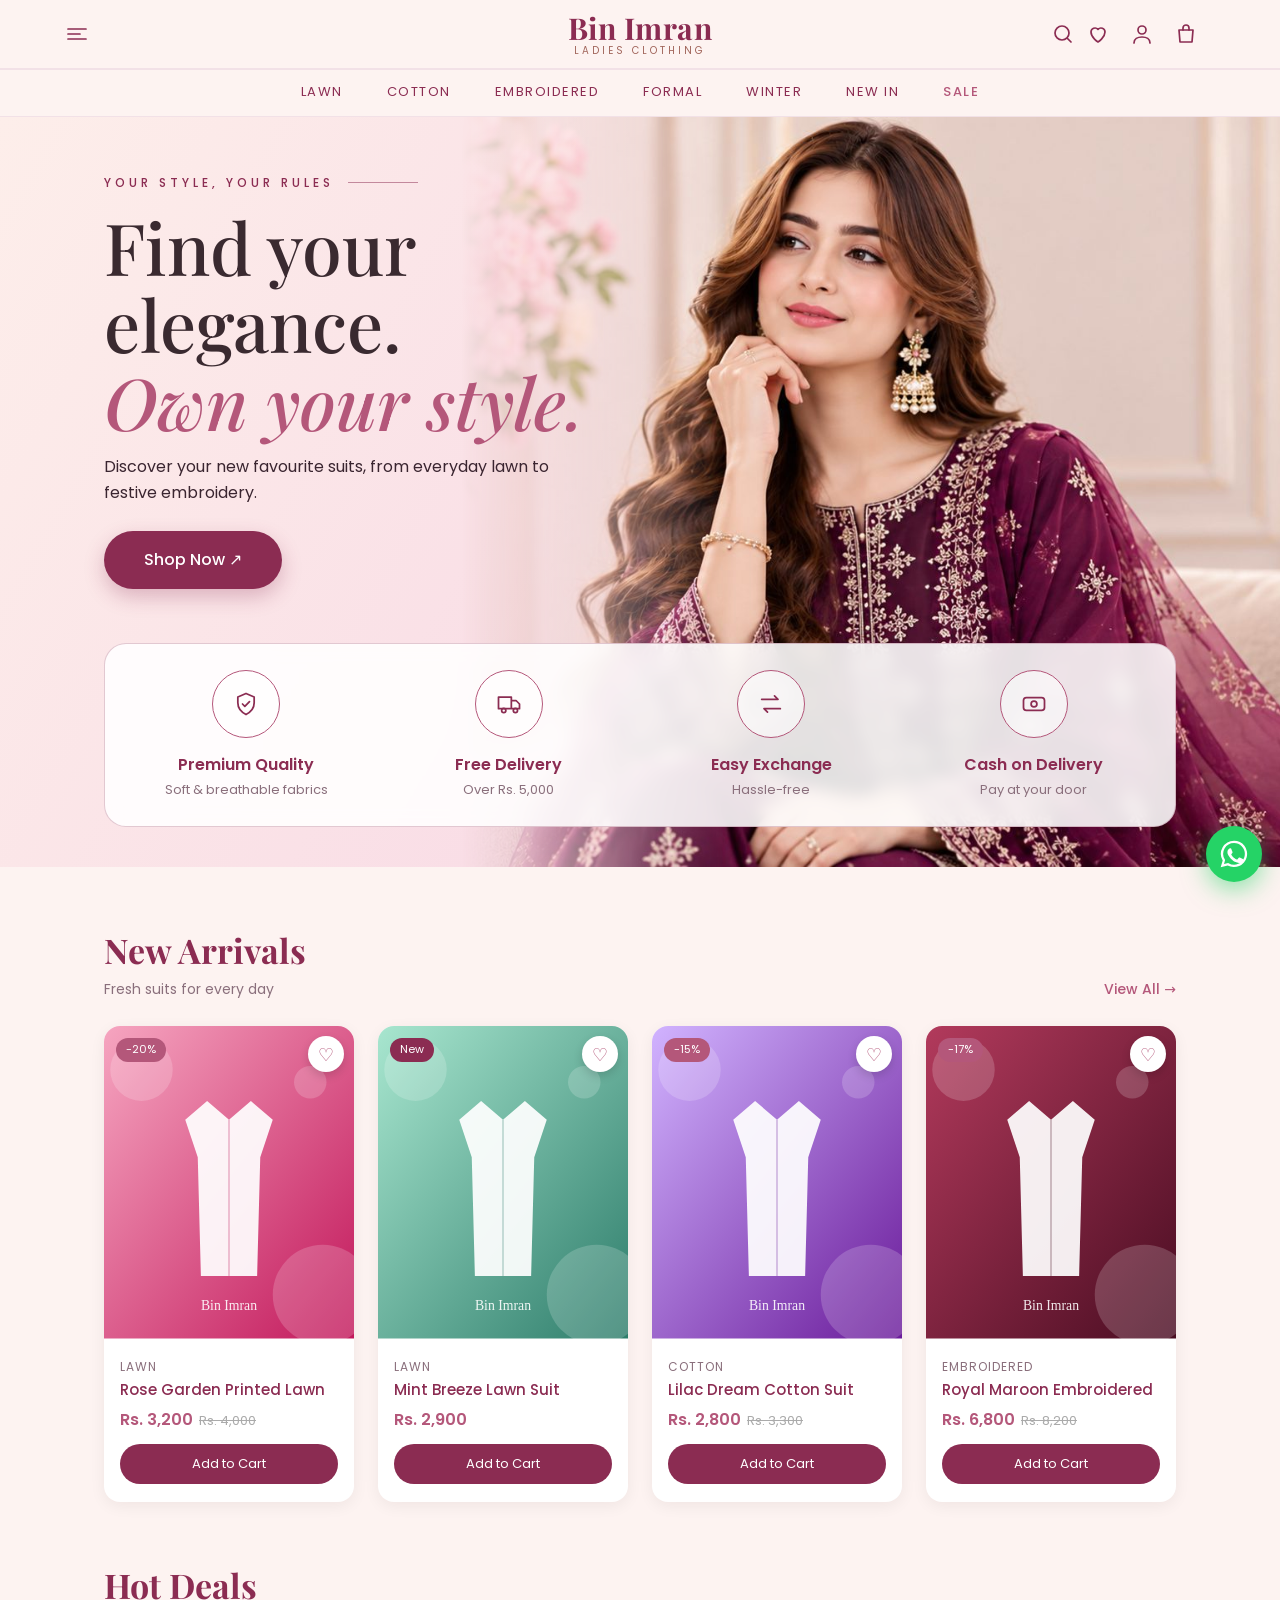
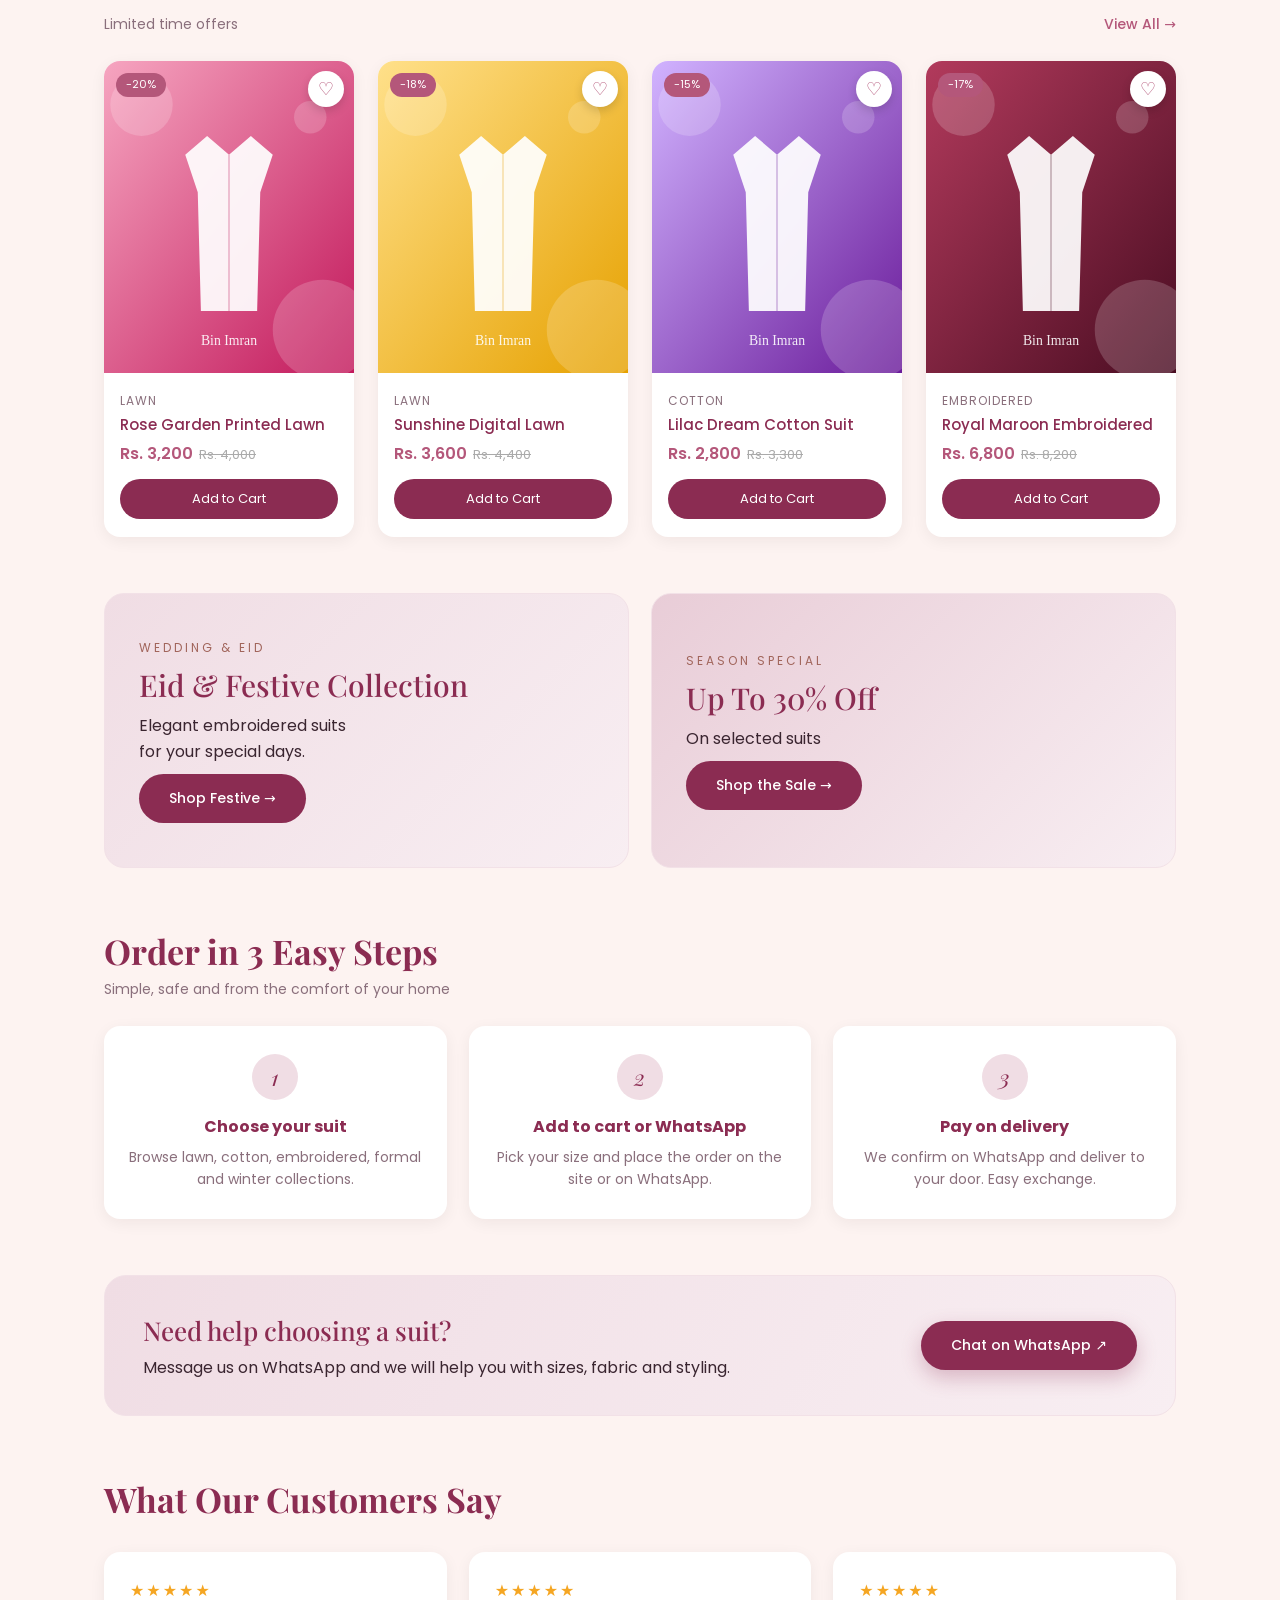
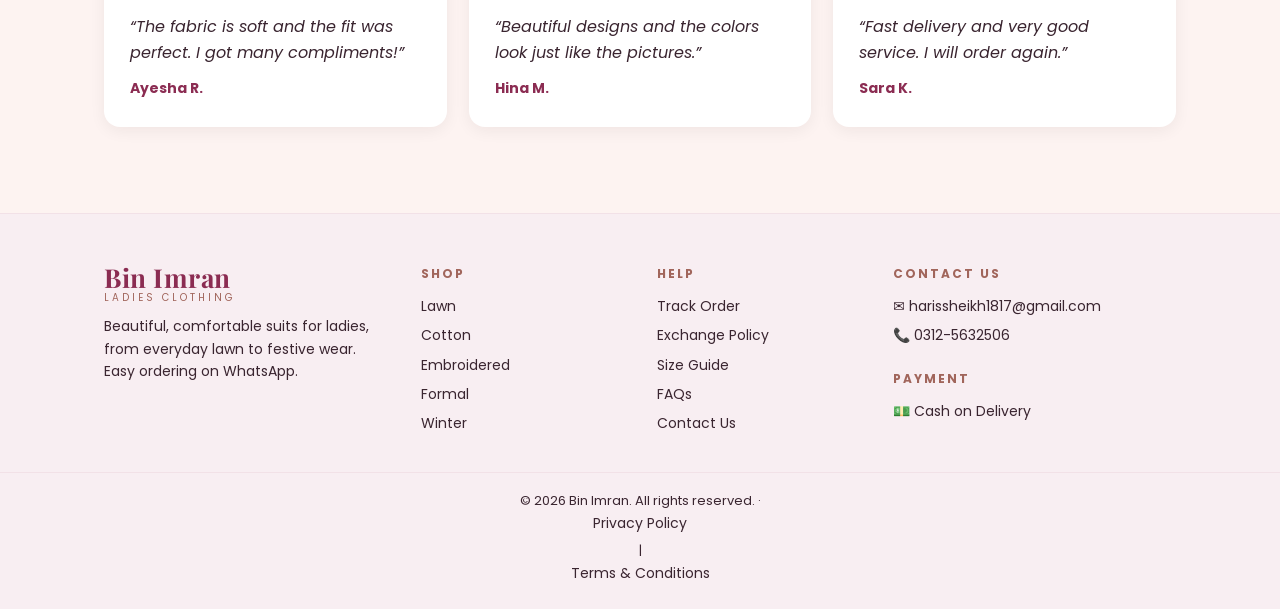
==== public/index.html @ ffe0500e "Update 2026-11-02 12:38" ====
<!DOCTYPE html>
<html lang="en">
<head>
  <meta charset="UTF-8">
  <meta name="viewport" content="width=device-width, initial-scale=1">
  <meta name="theme-color" content="#fdf3f1">
  <meta name="description" content="Bin Imran - beautiful ladies suits. Lawn, cotton, embroidered, formal and winter wear. Cash on delivery and easy WhatsApp ordering.">
  <title>Bin Imran – Suits for Ladies</title>
  <link rel="preconnect" href="https://fonts.googleapis.com">
  <link rel="preconnect" href="https://fonts.gstatic.com" crossorigin>
  <link href="https://fonts.googleapis.com/css2?family=Playfair+Display:ital,wght@0,500;0,700;1,500&family=Poppins:wght@300;400;500;600&display=swap" rel="stylesheet">
  <link rel="stylesheet" href="style.css">
</head>
<body>

  <!-- Header -->
  <div class="head-wrap">
    <header class="header">
      <button class="icon-btn" id="menuBtn" aria-label="Open menu" aria-expanded="false"><svg viewBox="0 0 24 24" width="24" height="24" fill="none" stroke="currentColor" stroke-width="1.7" stroke-linecap="round" stroke-linejoin="round" aria-hidden="true"><path d="M3 7h18M3 12h12M3 17h18"/></svg></button>
      <a href="#/" class="logo"><b>Bin Imran</b><small>Ladies Clothing</small></a>
      <nav class="actions">
        <button class="icon-btn" id="searchBtn" aria-label="Search"><svg viewBox="0 0 24 24" width="24" height="24" fill="none" stroke="currentColor" stroke-width="1.7" stroke-linecap="round" stroke-linejoin="round" aria-hidden="true"><circle cx="11" cy="11" r="7"/><path d="m20 20-3.5-3.5"/></svg></button>
        <a class="icon-btn" href="#/wishlist" aria-label="Wishlist"><svg viewBox="0 0 24 24" width="24" height="24" fill="none" stroke="currentColor" stroke-width="1.7" stroke-linecap="round" stroke-linejoin="round" aria-hidden="true"><path d="M12 20s-7-4.4-7-10a4 4 0 0 1 7-2.6A4 4 0 0 1 19 10c0 5.600-7 10-7 10z"/></svg><em id="wishCount" hidden>0</em></a>
        <a class="icon-btn" href="#/account" aria-label="Account"><svg viewBox="0 0 24 24" width="24" height="24" fill="none" stroke="currentColor" stroke-width="1.7" stroke-linecap="round" stroke-linejoin="round" aria-hidden="true"><circle cx="12" cy="8" r="4"/><path d="M4 21c0-4 3.600-6 8-6s8 2 8 6"/></svg></a>
        <a class="icon-btn" href="#/cart" aria-label="Cart"><svg viewBox="0 0 24 24" width="24" height="24" fill="none" stroke="currentColor" stroke-width="1.7" stroke-linecap="round" stroke-linejoin="round" aria-hidden="true"><path d="M5 8h14l-1 12H6L5 8z"/><path d="M9 8V6a3 3 0 0 1 6 0v2"/></svg><em id="cartCount" hidden>0</em></a>
      </nav>
    </header>
    <nav class="catbar" id="catbar" aria-label="Categories"></nav>
    <form class="searchbar" id="searchForm">
      <input id="searchInput" type="search" placeholder="Search suits, lawn, cotton, formal..." aria-label="Search suits">
      <button type="submit">Search</button>
    </form>
  </div>

  <!-- Slide-in menu -->
  <div class="drawer-bg" id="drawerBg"></div>
  <aside class="drawer" id="drawer" aria-label="Menu">
    <div class="drawer-head"><span class="dlogo">Bin Imran</span><button class="icon-btn" id="drawerClose" aria-label="Close menu"><svg viewBox="0 0 24 24" width="24" height="24" fill="none" stroke="currentColor" stroke-width="1.7" stroke-linecap="round" stroke-linejoin="round" aria-hidden="true"><path d="M6 6l12 12M18 6 6 18"/></svg></button></div>
    <a class="dlink" href="#/">Home</a>
    <a class="dlink" href="#/shop">All Suits</a>
    <nav class="menu" id="menu">
      <a href="#/shop/Lawn">Lawn</a><a href="#/shop/Cotton">Cotton</a><a href="#/shop/Embroidered">Embroidered</a><a href="#/shop/Formal">Formal</a><a href="#/shop/Winter">Winter</a><a href="#/shop/new">New In</a><a href="#/shop/sale" class="hot">Sale</a>
    </nav>
    <a class="dlink" href="#/help">Help &amp; Size Guide</a>
  </aside>

  <!-- Page content is drawn here by app.js -->
  <main id="app"></main>

  <!-- Footer -->
  <footer class="footer">
    <div class="foot-grid">
      <div>
        <a href="#/" class="logo"><b>Bin Imran</b><small>Ladies Clothing</small></a>
        <p>Beautiful, comfortable suits for ladies, from everyday lawn to festive wear. Easy ordering on WhatsApp.</p>
      </div>
      <div>
        <h5>Shop</h5>
        <a href="#/shop/Lawn">Lawn</a><a href="#/shop/Cotton">Cotton</a><a href="#/shop/Embroidered">Embroidered</a><a href="#/shop/Formal">Formal</a><a href="#/shop/Winter">Winter</a>
      </div>
      <div>
        <h5>Help</h5>
        <a href="#/help">Track Order</a><a href="#/help">Exchange Policy</a><a href="#/help">Size Guide</a><a href="#/help">FAQs</a><a href="#/help">Contact Us</a>
      </div>
      <div>
        <h5>Contact Us</h5>
        <p id="fEmail"></p><p id="fPhone"></p><p id="fAddress"></p><div class="soc" id="fSocial"></div>
        <h5 style="margin-top:14px">Payment</h5>
        <p id="fPay">💵 Cash on Delivery</p>
      </div>
    </div>
    <div class="copy">© <span id="fYear"></span> Bin Imran. All rights reserved. · <a href="#/help">Privacy Policy</a> | <a href="#/help">Terms &amp; Conditions</a></div>
  </footer>

  <!-- Floating WhatsApp button -->
  <a class="wa-float" id="waFloat" target="_blank" rel="noopener" aria-label="Chat on WhatsApp"><svg viewBox="0 0 24 24" width="32" height="32" fill="#fff" aria-hidden="true"><path d="M12.04 2a9.9 9.9 0 0 0-8.5 14.9L2 22l5.25-1.38A9.9 9.9 0 1 0 12.04 2zm0 1.8a8.1 8.1 0 0 1 0 16.2 8.1 8.1 0 0 1-4.13-1.13l-.3-.18-3.1.82.83-3.02-.2-.31A8.1 8.1 0 0 1 12.04 3.8zm-3.2 4.1c-.2 0-.5.07-.77.37-.26.3-1 .98-1 2.4s1.03 2.78 1.17 2.97c.15.2 2 3.2 4.95 4.36 2.45.96 2.95.77 3.48.72.53-.05 1.7-.7 1.94-1.37.24-.68.24-1.26.17-1.38-.07-.12-.27-.2-.56-.34-.3-.15-1.7-.84-1.97-.94-.27-.1-.46-.15-.66.15-.2.3-.76.94-.93 1.13-.17.2-.34.22-.63.07-.3-.15-1.24-.46-2.36-1.46-.87-.78-1.46-1.74-1.63-2.03-.17-.3-.02-.46.13-.6.13-.13.3-.34.44-.5.15-.18.2-.3.3-.5.1-.2.05-.37-.02-.52-.08-.15-.66-1.6-.9-2.18-.24-.57-.48-.5-.66-.5z"/></svg></a>
  <div class="toast" id="toast"></div>

  <script src="products.js"></script>
  <script src="site.js"></script>
  <script>Site.boot().then(()=>{const s=document.createElement('script');s.src='app.js';document.body.appendChild(s)});</script>
</body>
</html>
---- public/style.css ----
/* ===== Bin Imran styles ===== */
:root{
  --plum:#1a0813; --plum2:#2a0f1f; --plum3:#3b1830;
  --pink:#e8789f; --pink2:#f7b6cb; --gold:#e6c27a;
  --cream:#fff6f8; --text:#3a2530; --muted:#8a6f7c; --line:#f1dde4;
  --radius:16px; --shadow:0 10px 30px rgba(26,8,19,.12);
  --serif:'Playfair Display',Georgia,serif; --sans:'Poppins',system-ui,sans-serif;
}
*{box-sizing:border-box;margin:0;padding:0}
html{scroll-behavior:smooth}
body{font-family:var(--sans);color:var(--text);background:var(--cream);line-height:1.6}
a{color:inherit;text-decoration:none}
img{max-width:100%;display:block}
button{font-family:inherit;cursor:pointer;border:0}

/* Top banner */
.topbar{background:var(--plum);color:var(--pink2);overflow:hidden;white-space:nowrap;font-size:13px;padding:8px 0}
.marquee{display:inline-flex;gap:48px;animation:scroll 30s linear infinite}
.marquee span{flex-shrink:0}
@keyframes scroll{to{transform:translateX(-50%)}}

/* Header */
.header{background:var(--plum2);display:flex;align-items:center;gap:18px;padding:14px 5%;position:sticky;top:0;z-index:50}
.logo{display:flex;flex-direction:column;line-height:1.1;color:#fff}
.logo b{font-family:var(--serif);font-size:26px;letter-spacing:.5px;color:var(--pink2)}
.logo small{font-size:10px;letter-spacing:3px;text-transform:uppercase;color:var(--gold)}
.search{flex:1;display:flex;max-width:480px;margin:0 auto;background:#fff;border-radius:40px;overflow:hidden}
.search input{flex:1;border:0;padding:10px 18px;font:inherit;font-size:14px;outline:0;background:transparent}
.search button{background:var(--pink);padding:0 18px;color:#fff;font-size:15px}
.actions{display:flex;gap:18px}
.actions a{color:#fff;display:flex;flex-direction:column;align-items:center;font-size:18px;position:relative;line-height:1.2}
.actions a span{font-size:11px;color:var(--pink2)}
.actions em{position:absolute;top:-6px;right:-8px;background:var(--pink);color:#fff;font-style:normal;font-size:10px;min-width:17px;height:17px;border-radius:50%;display:grid;place-items:center}
.menu{background:var(--plum3);display:flex;justify-content:center;gap:6px;padding:0 5%;overflow-x:auto}
.menu a{color:#f4dbe5;padding:12px 18px;font-size:14px;white-space:nowrap;border-bottom:2px solid transparent;transition:.25s}
.menu a:hover,.menu a.active{color:#fff;border-color:var(--pink)}
.menu a.hot{color:var(--gold)}

/* Layout */
main{min-height:60vh}
.wrap{max-width:1200px;margin:0 auto;padding:0 5%}
.section{padding:56px 0}
.sec-head{display:flex;justify-content:space-between;align-items:end;gap:12px;margin-bottom:26px;flex-wrap:wrap}
.sec-head h2{font-family:var(--serif);font-size:clamp(24px,4vw,34px);color:var(--plum)}
.sec-head p{color:var(--muted);font-size:14px}
.link{color:var(--pink);font-weight:500;font-size:14px}
.link:hover{text-decoration:underline}

/* Buttons */
.btn{display:inline-block;background:var(--pink);color:#fff;padding:13px 30px;border-radius:40px;font-weight:500;font-size:14px;transition:.25s;box-shadow:0 8px 20px rgba(232,96,143,.35)}
.btn:hover{transform:translateY(-2px);background:#d9628c}
.btn.dark{background:var(--plum);box-shadow:none}
.btn.ghost{background:transparent;border:1.5px solid var(--pink);color:var(--pink);box-shadow:none}
.btn.wa{background:#25d366;box-shadow:0 8px 20px rgba(37,211,102,.3)}
.btn.block{display:block;width:100%;text-align:center}

/* Hero */
.hero{background:radial-gradient(circle at 75% 40%,#5a1f3d 0,var(--plum) 70%);color:#fff;overflow:hidden}
.hero .wrap{display:grid;grid-template-columns:1.1fr .9fr;align-items:center;gap:30px;padding-top:60px;padding-bottom:60px}
.hero small{letter-spacing:5px;color:var(--gold);font-size:12px}
.hero h1{font-family:var(--serif);font-size:clamp(38px,6vw,70px);line-height:1.08;margin:12px 0 16px;font-weight:500}
.hero h1 i{color:var(--pink);display:block}
.hero p{color:#e9cfda;margin-bottom:26px;max-width:440px}
.hero-art{aspect-ratio:4/5;border-radius:200px 200px 24px 24px;background:linear-gradient(160deg,var(--pink2),var(--pink) 55%,#8e2b58);display:grid;place-items:center;font-size:120px;box-shadow:0 30px 60px rgba(0,0,0,.4);animation:float 5s ease-in-out infinite;position:relative;overflow:hidden}
.hero-art img{position:absolute;inset:0;width:100%;height:100%;object-fit:cover}
@keyframes float{50%{transform:translateY(-10px)}}

/* Trust strip */
.trust{background:#fff;border-bottom:1px solid var(--line)}
.trust .wrap{display:grid;grid-template-columns:repeat(auto-fit,minmax(150px,1fr));gap:14px;padding-top:22px;padding-bottom:22px}
.trust div{display:flex;gap:10px;align-items:center;font-size:13px}
.trust b{display:block;font-size:13px;color:var(--plum)}
.trust span{font-size:24px}
.trust small{color:var(--muted);font-size:12px}

/* Collections */
.grid4{display:grid;grid-template-columns:repeat(auto-fill,minmax(230px,1fr));gap:22px}
.coll{position:relative;aspect-ratio:3/4;border-radius:var(--radius);overflow:hidden;display:flex;align-items:flex-end;padding:20px;color:#fff;transition:.35s;box-shadow:var(--shadow)}
.coll:hover{transform:translateY(-6px)}
.coll::after{content:"";position:absolute;inset:0;background:linear-gradient(to top,rgba(26,8,19,.8),transparent 60%)}
.coll > div{position:relative;z-index:1}
.coll h3{font-family:var(--serif);font-size:22px}
.coll span{font-size:13px;color:var(--pink2)}

/* Product cards */
.products{display:grid;grid-template-columns:repeat(auto-fill,minmax(240px,1fr));gap:24px}
.card{background:#fff;border-radius:var(--radius);overflow:hidden;box-shadow:0 4px 16px rgba(26,8,19,.06);transition:.3s;position:relative}
.card:hover{transform:translateY(-6px);box-shadow:var(--shadow)}
.pic{aspect-ratio:4/5;position:relative;overflow:hidden;display:block}
.pic svg,.pic img{width:100%;height:100%;object-fit:cover;transition:.5s}
.card:hover .pic svg,.card:hover .pic img{transform:scale(1.06)}
.badge{position:absolute;top:12px;left:12px;background:var(--pink);color:#fff;font-size:11px;padding:3px 10px;border-radius:20px;z-index:2}
.badge.new{background:var(--plum)}
.heart{position:absolute;top:10px;right:10px;width:36px;height:36px;border-radius:50%;background:#fff;font-size:18px;color:var(--pink);z-index:2;box-shadow:0 4px 10px rgba(0,0,0,.15);transition:.2s}
.heart:hover{transform:scale(1.12)}
.info{padding:14px 16px 18px}
.info small{color:var(--muted);font-size:12px;text-transform:uppercase;letter-spacing:1px}
.info h3{font-size:15px;font-weight:500;margin:2px 0 6px;color:var(--plum);line-height:1.35}
.price{font-weight:600;color:var(--pink)}
.price s{color:#aaa;font-weight:400;font-size:13px;margin-left:6px}
.add{margin-top:12px;width:100%;background:var(--plum);color:#fff;padding:10px;border-radius:30px;font-size:13px;transition:.25s}
.add:hover{background:var(--pink)}

/* Promo banners */
.promos{display:grid;grid-template-columns:1fr 1fr;gap:22px}
.promo{border-radius:20px;padding:44px 34px;color:#fff;min-height:240px;display:flex;flex-direction:column;justify-content:center;gap:10px;background:linear-gradient(135deg,#6a1b46,var(--plum))}
.promo.two{background:linear-gradient(135deg,var(--pink),#9c2f5e)}
.promo small{letter-spacing:3px;color:var(--gold);font-size:12px;text-transform:uppercase}
.promo h3{font-family:var(--serif);font-size:30px;line-height:1.2;font-weight:500}
.promo p{color:#f2d7e1}
.promo .btn{align-self:flex-start;background:#fff;color:var(--plum);box-shadow:none}

/* Reviews */
.reviews{display:grid;grid-template-columns:repeat(auto-fit,minmax(260px,1fr));gap:22px}
.review{background:#fff;border-radius:var(--radius);padding:26px;box-shadow:0 4px 16px rgba(26,8,19,.06)}
.stars{color:#f5a623;letter-spacing:2px}
.review p{margin:10px 0;font-style:italic}
.review b{color:var(--plum);font-size:14px}

/* Shop page */
.page-title{background:var(--plum2);color:#fff;text-align:center;padding:40px 5%}
.page-title h1{font-family:var(--serif);font-size:clamp(28px,5vw,42px);font-weight:500}
.page-title p{color:var(--pink2)}
.toolbar{display:flex;justify-content:space-between;align-items:center;margin-bottom:22px;gap:10px;flex-wrap:wrap}
.toolbar select{padding:9px 14px;border:1px solid var(--line);border-radius:30px;font:inherit;font-size:14px;background:#fff}
.empty{text-align:center;padding:70px 20px;color:var(--muted)}
.empty .btn{margin-top:18px}

/* Product detail */
.detail{display:grid;grid-template-columns:1fr 1fr;gap:44px;padding:44px 0}
.detail .pic{border-radius:20px;box-shadow:var(--shadow)}
.detail h1{font-family:var(--serif);font-size:clamp(26px,4vw,38px);color:var(--plum);line-height:1.2;margin:6px 0 10px}
.detail .price{font-size:26px}
.detail p{margin:14px 0;color:#5b4450}
.sizes{display:flex;gap:10px;margin:8px 0 18px;flex-wrap:wrap}
.sizes button{width:46px;height:46px;border-radius:50%;background:#fff;border:1.5px solid var(--line);font-size:13px;transition:.2s}
.sizes button.on,.sizes button:hover{background:var(--plum);color:#fff;border-color:var(--plum)}
.btn-row{display:flex;gap:12px;flex-wrap:wrap;margin-top:8px}
.points{list-style:none;margin-top:22px;font-size:14px}
.points li{padding:5px 0}

/* Cart */
.cart{display:grid;grid-template-columns:1.6fr 1fr;gap:30px;padding:40px 0}
.row{display:flex;gap:16px;background:#fff;border-radius:var(--radius);padding:14px;margin-bottom:14px;align-items:center;box-shadow:0 4px 16px rgba(26,8,19,.05)}
.row .thumb{width:84px;height:104px;border-radius:12px;overflow:hidden;flex-shrink:0}
.row .thumb svg,.row .thumb img{width:100%;height:100%;object-fit:cover}
.row .grow{flex:1}
.row h4{font-size:15px;font-weight:500;color:var(--plum)}
.row small{color:var(--muted)}
.qty{display:inline-flex;align-items:center;border:1px solid var(--line);border-radius:30px;margin-top:8px}
.qty button{width:32px;height:32px;background:none;font-size:16px}
.qty span{min-width:26px;text-align:center;font-size:14px}
.remove{background:none;color:#c0392b;font-size:13px}
.summary{background:#fff;border-radius:var(--radius);padding:26px;box-shadow:var(--shadow);height:fit-content;position:sticky;top:110px}
.summary h3{font-family:var(--serif);margin-bottom:14px;color:var(--plum)}
.sum-row{display:flex;justify-content:space-between;padding:7px 0;font-size:14px}
.sum-row.total{border-top:1px dashed var(--line);margin-top:8px;padding-top:14px;font-weight:600;font-size:17px;color:var(--plum)}
.summary input,.summary textarea,.form input,.form textarea{width:100%;padding:11px 14px;border:1px solid var(--line);border-radius:12px;font:inherit;font-size:14px;margin:6px 0;background:var(--cream)}
.note{font-size:12px;color:var(--muted);margin-top:8px}

/* Simple pages */
.box{background:#fff;border-radius:20px;padding:34px;box-shadow:var(--shadow);max-width:560px;margin:44px auto}
.box h2{font-family:var(--serif);color:var(--plum);margin-bottom:12px}
.faq details{background:#fff;border-radius:14px;padding:16px 20px;margin-bottom:12px;box-shadow:0 4px 14px rgba(26,8,19,.05)}
.faq summary{font-weight:500;cursor:pointer;color:var(--plum)}
.faq p{margin-top:10px;color:#5b4450;font-size:14px}
table.size{width:100%;border-collapse:collapse;background:#fff;border-radius:14px;overflow:hidden;font-size:14px}
table.size th{background:var(--plum);color:#fff;padding:12px}
table.size td{padding:11px;text-align:center;border-bottom:1px solid var(--line)}

/* Footer */
.footer{background:var(--plum);color:#e9cfda;margin-top:30px}
.foot-grid{max-width:1200px;margin:0 auto;padding:50px 5% 30px;display:grid;grid-template-columns:1.4fr 1fr 1fr 1.4fr;gap:34px}
.footer h5{color:var(--gold);letter-spacing:2px;font-size:12px;text-transform:uppercase;margin-bottom:12px}
.footer a:not(.logo),.footer p{display:block;font-size:14px;margin-bottom:7px}
.footer a:not(.logo):hover{color:var(--pink2)}
.footer .logo{margin-bottom:12px}
.copy{border-top:1px solid rgba(255,255,255,.1);text-align:center;padding:18px 5%;font-size:13px}

/* Floating */
.wa-float{position:fixed;right:18px;bottom:18px;width:56px;height:56px;border-radius:50%;background:#25d366;display:grid;place-items:center;font-size:26px;box-shadow:0 8px 24px rgba(37,211,102,.5);z-index:60;animation:pulse 2.4s infinite}
@keyframes pulse{0%{box-shadow:0 0 0 0 rgba(37,211,102,.5)}70%{box-shadow:0 0 0 16px rgba(37,211,102,0)}100%{box-shadow:0 0 0 0 rgba(37,211,102,0)}}
.toast{position:fixed;left:50%;bottom:90px;transform:translate(-50%,30px);background:var(--plum);color:#fff;padding:12px 22px;border-radius:30px;font-size:14px;opacity:0;pointer-events:none;transition:.3s;z-index:70}
.toast.show{opacity:1;transform:translate(-50%,0)}

/* Page fade-in */
#app > *{animation:fade .45s ease}
@keyframes fade{from{opacity:0;transform:translateY(10px)}to{opacity:1;transform:none}}

/* Mobile */
@media(max-width:860px){
  .header{flex-wrap:wrap;gap:10px}
  .search{order:3;flex-basis:100%;max-width:none}
  .actions{margin-left:auto}
  .hero .wrap{grid-template-columns:1fr;text-align:center}
  .hero p{margin-inline:auto}
  .hero-art{max-width:300px;margin:auto;font-size:90px}
  .promos,.detail,.cart{grid-template-columns:1fr}
  .foot-grid{grid-template-columns:1fr 1fr}
  .menu{justify-content:flex-start}
}
@media(max-width:520px){
  .products{grid-template-columns:repeat(2,1fr);gap:12px}
  .grid4{grid-template-columns:repeat(2,1fr);gap:12px}
  .info{padding:10px}.info h3{font-size:13px}
  .foot-grid{grid-template-columns:1fr}
  .actions span{display:none}
}

.soc{display:flex;flex-wrap:wrap;gap:10px;margin-top:8px}.soc a{border:1px solid var(--line);border-radius:999px;padding:3px 12px;font-size:13px}
.summary select{width:100%;padding:12px;border:1px solid var(--line);border-radius:10px;margin-top:10px;font:inherit;background:#fff}

/* ===== LIGHT THEME (soft colours) =====
   Colours come from THEME in products.js (or Admin > Theme Colours).
   --plum = deep text/button colour, --pink = accent, --tint/--tint2 = soft backgrounds */
:root{--tint:#f8e9ee;--tint2:#f3d9e4}
.topbar{background:var(--tint2);color:var(--plum)}
.header{background:var(--cream);border-bottom:1px solid var(--line)}
.logo,.logo b{color:var(--plum)}
.search{background:var(--tint);border:1px solid var(--line)}
.actions a{color:var(--plum)}
.actions a span{color:var(--muted)}
.menu{background:var(--tint);border-bottom:1px solid var(--line)}
.menu a{color:var(--plum)}
.menu a:hover,.menu a.active{color:var(--plum);border-color:var(--pink)}
.btn{background:var(--plum);box-shadow:0 8px 20px color-mix(in srgb,var(--plum) 28%,transparent)}
.btn:hover{background:var(--plum);filter:brightness(1.15)}
.btn.ghost{background:transparent;color:var(--plum);border-color:var(--plum);box-shadow:none}
.btn.dark{background:var(--plum)}
.hero{background:linear-gradient(135deg,#fdeeea 0,var(--tint2) 100%);color:var(--plum)}
.hero p{color:var(--text)}
.hero-art{background:linear-gradient(160deg,var(--pink2),var(--pink) 60%,var(--plum));box-shadow:0 30px 60px color-mix(in srgb,var(--plum) 25%,transparent)}
.hero[style]{color:#fff}.hero[style] p{color:#f4f4f4}.hero[style] small{color:#fff}
.coll::after{background:linear-gradient(to top,rgba(30,20,45,.72),transparent 60%)}
.promo{background:linear-gradient(135deg,var(--tint2),var(--tint));color:var(--plum);border:1px solid var(--line)}
.promo.two{background:linear-gradient(135deg,color-mix(in srgb,var(--pink) 30%,#fff),var(--tint))}
.promo p{color:var(--text)}
.promo .btn{background:var(--plum);color:#fff}
.page-title{background:var(--tint);color:var(--plum);border-bottom:1px solid var(--line)}
.page-title p{color:var(--muted)}
.footer{background:var(--tint);color:var(--text);border-top:1px solid var(--line)}
.footer a:not(.logo):hover{color:var(--pink)}
.copy{border-top:1px solid var(--line)}

/* ===== NEW HEADER (menu left, logo centre, icons right) ===== */
.head-wrap{position:sticky;top:0;z-index:50;background:var(--cream)}
.header{position:static;display:grid;grid-template-columns:1fr auto 1fr;align-items:center;gap:10px;padding:12px 5%}
.header .logo{align-items:center;text-align:center}
.header .logo b{font-size:30px}
.icon-btn{position:relative;background:none;border:0;color:var(--plum);width:42px;height:42px;display:inline-grid;place-items:center;border-radius:50%;transition:.2s}
.icon-btn:hover{background:var(--tint)}
.header>.icon-btn{justify-self:start;margin-left:-8px}
.actions{justify-self:end;gap:2px;align-items:center}
.actions a.icon-btn{flex-direction:row;font-size:inherit}
.actions .icon-btn em{position:absolute;top:2px;right:0;background:var(--plum);color:#fff;font-style:normal;font-size:10px;min-width:17px;height:17px;border-radius:50%;display:grid;place-items:center}
.searchbar{display:none;gap:8px;padding:0 5% 14px;max-width:760px;margin:0 auto}
.searchbar.open{display:flex}
.searchbar input{flex:1;padding:12px 20px;border-radius:40px;border:1px solid var(--line);background:#fff;font:inherit;font-size:14px;outline:0}
.searchbar input:focus{border-color:var(--pink)}
.searchbar button{background:var(--plum);color:#fff;padding:0 24px;border-radius:40px;font-size:14px}
.drawer-bg{position:fixed;inset:0;background:rgba(40,15,28,.4);opacity:0;pointer-events:none;transition:.3s;z-index:80}
.drawer-bg.open{opacity:1;pointer-events:auto}
.drawer{position:fixed;top:0;left:0;bottom:0;width:min(320px,86vw);background:var(--cream);z-index:90;transform:translateX(-102%);transition:transform .3s;overflow-y:auto;box-shadow:10px 0 40px rgba(40,15,28,.15)}
.drawer.open{transform:none}
.drawer-head{display:flex;justify-content:space-between;align-items:center;padding:14px 18px 14px 24px;border-bottom:1px solid var(--line)}
.dlogo{font-family:var(--serif);font-size:24px;color:var(--plum)}
.drawer .menu{display:flex;flex-direction:column;align-items:stretch;justify-content:flex-start;gap:0;padding:0;background:none;border:0;overflow:visible}
.drawer .menu a,.dlink{display:block;padding:15px 24px;font-size:15px;color:var(--plum);border-bottom:1px solid var(--line);border-left:3px solid transparent}
.drawer .menu a:hover,.drawer .menu a.active,.dlink:hover{border-color:var(--line);border-left-color:var(--pink);background:var(--tint);color:var(--plum)}
.drawer .menu a.hot{color:var(--pink);font-weight:500}

/* ===== NEW HOME HERO ===== */
.hero{background:linear-gradient(120deg,#fdeeea 0,#f9dde6 55%,#f1d7e8 100%)}
.hero .wrap{grid-template-columns:1.05fr .95fr;gap:20px;padding-top:56px;padding-bottom:56px;min-height:560px}
.eyebrow{display:flex;align-items:center;gap:14px;letter-spacing:4px;font-size:12px;font-weight:500;color:var(--plum)}
.eyebrow::after{content:"";width:70px;height:1px;background:var(--plum);opacity:.5}
.hero h1{color:#3a2a30;font-size:clamp(38px,5.6vw,72px);margin:16px 0 14px}
.hero h1 i{color:var(--pink);font-style:italic}
.hero p{font-size:16px;max-width:470px}
.hero .btn{padding:16px 40px;font-size:16px}
.feats{list-style:none;display:flex;margin-top:46px}
.feats li{display:flex;flex-direction:column;align-items:center;text-align:center;padding:4px 26px;border-left:1px solid color-mix(in srgb,var(--plum) 25%,transparent);color:var(--plum)}
.feats li:first-child{border-left:0;padding-left:0}
.feats b{margin-top:10px;font-size:12px;letter-spacing:2px;text-transform:uppercase;font-weight:500}
.feats small{color:var(--muted);font-size:13px;margin-top:2px}
.hero-art{aspect-ratio:auto;height:500px;max-width:420px;width:100%;margin:auto;justify-self:center;border-radius:220px 220px 24px 24px;background:linear-gradient(160deg,#f7c9d8,var(--pink) 70%,var(--plum));font-size:0;box-shadow:0 30px 60px color-mix(in srgb,var(--plum) 25%,transparent);animation:float 5s ease-in-out infinite}
.hero-art svg{position:absolute;inset:6% 6% 4%;width:88%;height:90%}
.hero-art .chip{position:absolute;background:#fff;color:var(--plum);font-size:13px;font-weight:500;padding:8px 16px;border-radius:30px;box-shadow:0 8px 20px rgba(0,0,0,.12);z-index:2}
.hero-art .c1{top:34px;left:-10px}.hero-art .c2{bottom:36px;right:-10px}
.hero[style] .hero-art{display:none}
.hero[style] .hero-copy{grid-column:1/-1}
.hero[style] h1{color:#fff}.hero[style] .eyebrow,.hero[style] .feats li,.hero[style] .feats b{color:#fff}.hero[style] .feats small{color:#eee}
.hero-art{overflow:visible}

/* Fabrics strip */
.fabrics{background:var(--cream);padding:34px 0 8px}
.fab-title{display:flex;align-items:center;gap:22px;justify-content:center}
.fab-title::before,.fab-title::after{content:"";flex:1;max-width:240px;height:1px;background:var(--line);background:color-mix(in srgb,var(--plum) 25%,transparent)}
.fab-title span{letter-spacing:4px;font-size:13px;color:var(--plum);font-weight:500;text-align:center}
.fab-row{display:flex;flex-wrap:wrap;justify-content:center;gap:12px;margin-top:22px}
.fab-row a{padding:10px 26px;border:1px solid var(--line);border-radius:40px;background:#fff;color:var(--plum);font-size:14px;transition:.25s}
.fab-row a:hover{background:var(--plum);color:#fff;border-color:var(--plum)}

/* Steps + CTA */
.steps{display:grid;grid-template-columns:repeat(auto-fit,minmax(240px,1fr));gap:22px}
.steps>div{background:#fff;border-radius:var(--radius);padding:28px 24px;text-align:center;box-shadow:0 4px 16px rgba(26,8,19,.06)}
.steps i{display:grid;place-items:center;width:46px;height:46px;border-radius:50%;margin:0 auto 14px;background:var(--tint2);color:var(--plum);font:italic 22px var(--serif)}
.steps b{display:block;color:var(--plum);margin-bottom:6px}
.steps p{font-size:14px;color:var(--muted)}
.cta{display:flex;align-items:center;justify-content:space-between;gap:20px;flex-wrap:wrap;background:linear-gradient(120deg,var(--tint2),var(--tint));border:1px solid var(--line);border-radius:22px;padding:34px 38px}
.cta h3{font-family:var(--serif);font-size:26px;color:var(--plum);font-weight:500}
.cta p{color:var(--text);margin-top:4px}

@media(max-width:860px){
  .header{padding:10px 4%}.header .logo b{font-size:24px}.header .logo small{font-size:9px}
  .actions .icon-btn[href="#/account"]{display:none}
  .hero .wrap{grid-template-columns:1fr;min-height:0;padding-top:34px;padding-bottom:40px;text-align:center}
  .hero p{margin-inline:auto}
  .hero-copy{display:flex;flex-direction:column;align-items:center}
  .eyebrow::after{display:none}
  .hero-art{height:380px;max-width:300px;margin-top:10px}
  .hero-art .c1{left:-4px}.hero-art .c2{right:-4px}
  .feats{margin-top:30px}.feats li{padding:4px 14px}.feats b{font-size:10px;letter-spacing:1px}.feats small{font-size:11px}
  .cta{padding:26px 22px}
}

.hero .feats small{letter-spacing:0;text-transform:none;color:var(--muted);font-size:13px}
.hero[style] .feats small{color:#eee}
.actions .icon-btn em[hidden]{display:none}
.drawer{box-shadow:none}
.drawer.open{box-shadow:10px 0 40px rgba(40,15,28,.15)}

/* ===== Trust strip now sits above the header ===== */
.topbar.trustbar{display:flex;justify-content:center;gap:34px;padding:9px 5%;background:#fff;color:var(--plum);border-bottom:1px solid var(--line);overflow-x:auto;white-space:nowrap;scrollbar-width:none;font-size:inherit}
.trustbar::-webkit-scrollbar{display:none}
.trustbar>div{display:flex;align-items:center;gap:9px;flex-shrink:0}
.trustbar span{font-size:22px;line-height:1}
.trustbar p{display:flex;flex-direction:column;line-height:1.2;margin:0}
.trustbar b{font-size:12.5px;font-weight:600;color:var(--plum)}
.trustbar small{font-size:11px;color:var(--muted)}
@media(max-width:1100px){.topbar.trustbar{justify-content:flex-start}}

/* Category bar inside header */
.catbar{display:flex;justify-content:center;gap:4px;padding:0 5%;border-top:1px solid var(--line);border-bottom:1px solid var(--line);overflow-x:auto;scrollbar-width:none}
.catbar::-webkit-scrollbar{display:none}
.catbar a{padding:12px 20px;font-size:13px;letter-spacing:1.5px;text-transform:uppercase;color:var(--plum);white-space:nowrap;border-bottom:2px solid transparent;margin-bottom:-1px;transition:.25s}
.catbar a:hover,.catbar a.active{border-bottom-color:var(--plum)}
.catbar a.hot{color:var(--pink);font-weight:500}
@media(max-width:860px){.catbar{justify-content:flex-start;padding:0 2%}.catbar a{padding:11px 14px;font-size:12px}}
.hero + .section{padding-top:56px !important}

/* Perks card under hero (circle line icons) */
.hero .wrap{padding-bottom:40px}
.perks{grid-column:1/-1;display:grid;grid-template-columns:repeat(4,1fr);margin-top:34px;padding:26px 10px;border:1px solid color-mix(in srgb,var(--plum) 25%,transparent);border-radius:22px;background:rgba(255,255,255,.45);backdrop-filter:blur(4px)}
.perks>div{display:flex;flex-direction:column;align-items:center;text-align:center;padding:0 12px}
.perks i{display:grid;place-items:center;width:68px;height:68px;border-radius:50%;border:1px solid var(--pink);color:var(--plum);margin-bottom:14px;background:rgba(255,255,255,.6)}
.perks b{font-size:16px;color:var(--plum);font-weight:600}
.perks small{font-size:13px;color:var(--muted);margin-top:2px}
.hero[style] .perks{background:rgba(0,0,0,.28);border-color:rgba(255,255,255,.35)}
.hero[style] .perks b{color:#fff}.hero[style] .perks small{color:#eee}.hero[style] .perks i{color:#fff;border-color:rgba(255,255,255,.6);background:transparent}
@media(max-width:860px){.perks{grid-template-columns:repeat(2,1fr);gap:22px 0;margin-top:26px}.perks i{width:56px;height:56px}.perks b{font-size:14px}.perks small{font-size:12px}}
.hero .perks small{letter-spacing:0;text-transform:none;font-size:13px;color:var(--muted)}.hero[style] .perks small{color:#eee}

/* Hero with photo on the right (default: images/hero.jpg) */
.hero{position:relative}
.hero .wrap{position:relative;z-index:1}
.hero-photo{position:absolute;top:0;bottom:0;right:0;width:64%;background:url('images/hero.jpg') 58% center/cover no-repeat;-webkit-mask-image:linear-gradient(90deg,transparent 0,#000 32%);mask-image:linear-gradient(90deg,transparent 0,#000 32%)}
.hero:has(.hero-photo) .hero-art{display:none}
.hero:has(.hero-photo) .wrap{grid-template-columns:1fr}
.hero:has(.hero-photo) .hero-copy{max-width:560px}
@media(max-width:860px){
  .hero-photo{width:100%;opacity:.28;-webkit-mask-image:none;mask-image:none;background-position:60% center}
  .hero:has(.hero-photo) .hero-copy{max-width:none}
}
.hero:has(.hero-photo) .perks{background:rgba(255,255,255,.88);backdrop-filter:blur(8px)}
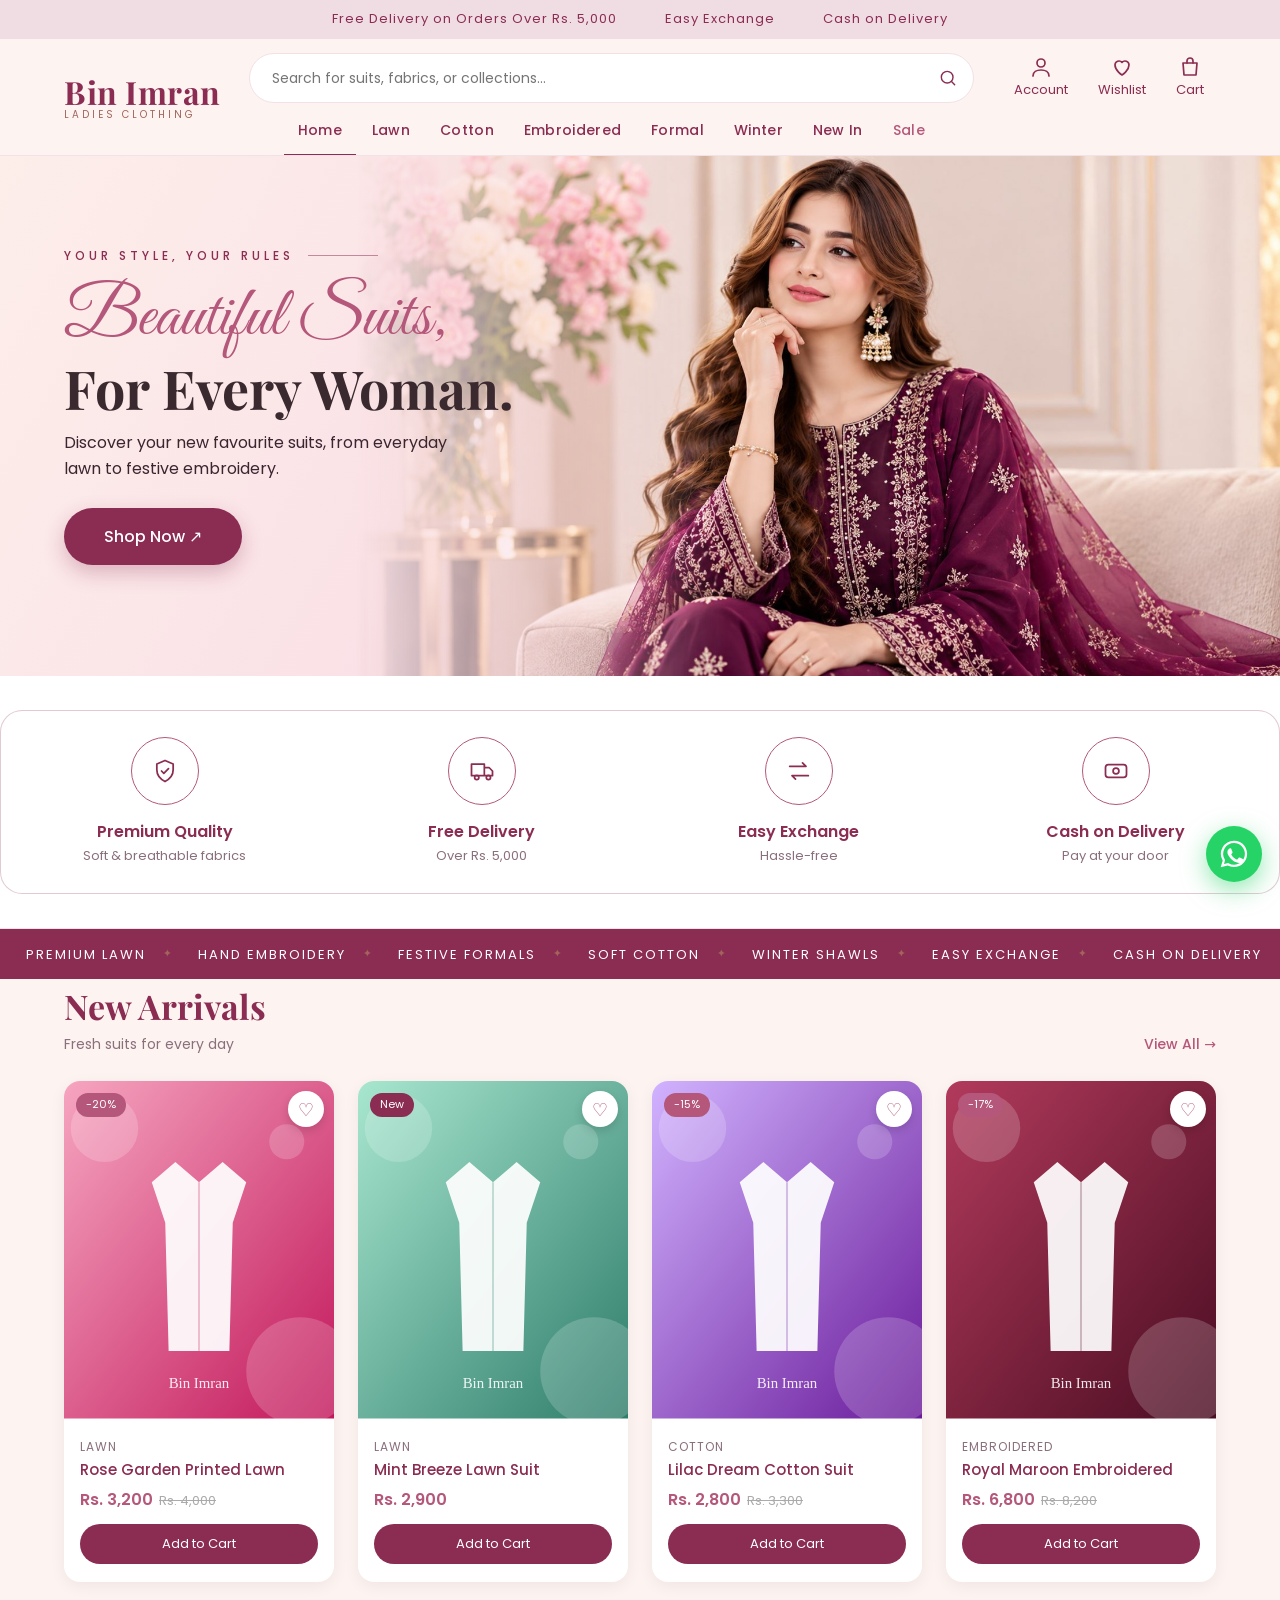
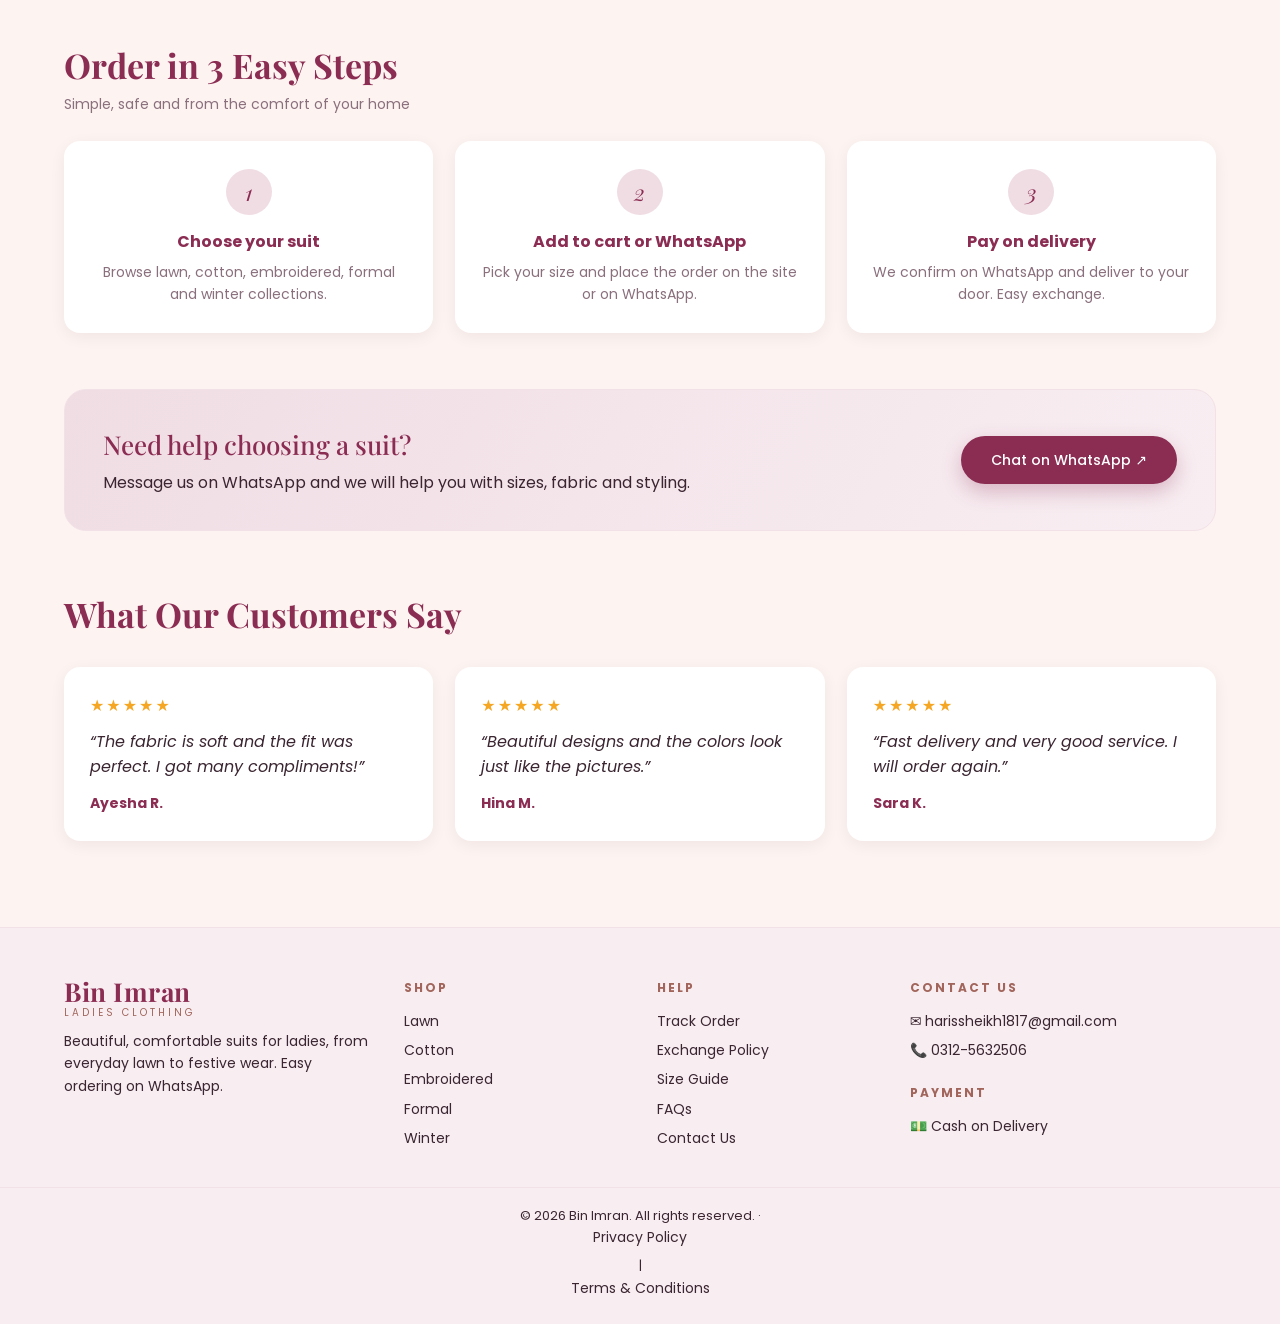
==== commit 2ddcdb4e: "Update site from Colab" ====
--- a/public/index.html
+++ b/public/index.html
@@ -8,28 +8,33 @@
   <title>Bin Imran – Suits for Ladies</title>
   <link rel="preconnect" href="https://fonts.googleapis.com">
   <link rel="preconnect" href="https://fonts.gstatic.com" crossorigin>
-  <link href="https://fonts.googleapis.com/css2?family=Playfair+Display:ital,wght@0,500;0,700;1,500&family=Poppins:wght@300;400;500;600&display=swap" rel="stylesheet">
+  <link href="https://fonts.googleapis.com/css2?family=Great+Vibes&family=Playfair+Display:ital,wght@0,500;0,700;1,500&family=Poppins:wght@300;400;500;600&display=swap" rel="stylesheet">
   <link rel="stylesheet" href="style.css">
 </head>
 <body>
 
+  <!-- Top message strip -->
+  <div class="topmsg" id="topMsg"></div>
+
   <!-- Header -->
   <div class="head-wrap">
     <header class="header">
-      <button class="icon-btn" id="menuBtn" aria-label="Open menu" aria-expanded="false"><svg viewBox="0 0 24 24" width="24" height="24" fill="none" stroke="currentColor" stroke-width="1.7" stroke-linecap="round" stroke-linejoin="round" aria-hidden="true"><path d="M3 7h18M3 12h12M3 17h18"/></svg></button>
+      <button class="icon-btn mob-only" id="menuBtn" aria-label="Open menu" aria-expanded="false"><svg viewBox="0 0 24 24" width="24" height="24" fill="none" stroke="currentColor" stroke-width="1.7" stroke-linecap="round" stroke-linejoin="round" aria-hidden="true"><path d="M3 7h18M3 12h12M3 17h18"/></svg></button>
       <a href="#/" class="logo"><b>Bin Imran</b><small>Ladies Clothing</small></a>
+      <div class="hcenter">
+        <form class="searchbar" id="searchForm">
+          <input id="searchInput" type="search" placeholder="Search for suits, fabrics, or collections..." aria-label="Search suits">
+          <button type="submit" aria-label="Search"><svg viewBox="0 0 24 24" width="20" height="20" fill="none" stroke="currentColor" stroke-width="1.7" stroke-linecap="round" stroke-linejoin="round" aria-hidden="true"><circle cx="11" cy="11" r="7"/><path d="m20 20-3.5-3.5"/></svg></button>
+        </form>
+        <nav class="catbar" id="catbar" aria-label="Categories"></nav>
+      </div>
       <nav class="actions">
-        <button class="icon-btn" id="searchBtn" aria-label="Search"><svg viewBox="0 0 24 24" width="24" height="24" fill="none" stroke="currentColor" stroke-width="1.7" stroke-linecap="round" stroke-linejoin="round" aria-hidden="true"><circle cx="11" cy="11" r="7"/><path d="m20 20-3.5-3.5"/></svg></button>
-        <a class="icon-btn" href="#/wishlist" aria-label="Wishlist"><svg viewBox="0 0 24 24" width="24" height="24" fill="none" stroke="currentColor" stroke-width="1.7" stroke-linecap="round" stroke-linejoin="round" aria-hidden="true"><path d="M12 20s-7-4.4-7-10a4 4 0 0 1 7-2.6A4 4 0 0 1 19 10c0 5.600-7 10-7 10z"/></svg><em id="wishCount" hidden>0</em></a>
-        <a class="icon-btn" href="#/account" aria-label="Account"><svg viewBox="0 0 24 24" width="24" height="24" fill="none" stroke="currentColor" stroke-width="1.7" stroke-linecap="round" stroke-linejoin="round" aria-hidden="true"><circle cx="12" cy="8" r="4"/><path d="M4 21c0-4 3.600-6 8-6s8 2 8 6"/></svg></a>
-        <a class="icon-btn" href="#/cart" aria-label="Cart"><svg viewBox="0 0 24 24" width="24" height="24" fill="none" stroke="currentColor" stroke-width="1.7" stroke-linecap="round" stroke-linejoin="round" aria-hidden="true"><path d="M5 8h14l-1 12H6L5 8z"/><path d="M9 8V6a3 3 0 0 1 6 0v2"/></svg><em id="cartCount" hidden>0</em></a>
+        <button class="icon-btn mob-only" id="searchBtn" aria-label="Search"><svg viewBox="0 0 24 24" width="24" height="24" fill="none" stroke="currentColor" stroke-width="1.7" stroke-linecap="round" stroke-linejoin="round" aria-hidden="true"><circle cx="11" cy="11" r="7"/><path d="m20 20-3.5-3.5"/></svg></button>
+        <a class="act" href="#/account" aria-label="Account"><svg viewBox="0 0 24 24" width="24" height="24" fill="none" stroke="currentColor" stroke-width="1.7" stroke-linecap="round" stroke-linejoin="round" aria-hidden="true"><circle cx="12" cy="8" r="4"/><path d="M4 21c0-4 3.600-6 8-6s8 2 8 6"/></svg><span>Account</span></a>
+        <a class="act" href="#/wishlist" aria-label="Wishlist"><svg viewBox="0 0 24 24" width="24" height="24" fill="none" stroke="currentColor" stroke-width="1.7" stroke-linecap="round" stroke-linejoin="round" aria-hidden="true"><path d="M12 20s-7-4.400-7-10a4 4 0 0 1 7-2.600A4 4 0 0 1 19 10c0 5.600-7 10-7 10z"/></svg><span>Wishlist</span><em id="wishCount" hidden>0</em></a>
+        <a class="act" href="#/cart" aria-label="Cart"><svg viewBox="0 0 24 24" width="24" height="24" fill="none" stroke="currentColor" stroke-width="1.7" stroke-linecap="round" stroke-linejoin="round" aria-hidden="true"><path d="M5 8h14l-1 12H6L5 8z"/><path d="M9 8V6a3 3 0 0 1 6 0v2"/></svg><span>Cart</span><em id="cartCount" hidden>0</em></a>
       </nav>
     </header>
-    <nav class="catbar" id="catbar" aria-label="Categories"></nav>
-    <form class="searchbar" id="searchForm">
-      <input id="searchInput" type="search" placeholder="Search suits, lawn, cotton, formal..." aria-label="Search suits">
-      <button type="submit">Search</button>
-    </form>
   </div>
 
   <!-- Slide-in menu -->
@@ -41,6 +46,7 @@
     <nav class="menu" id="menu">
       <a href="#/shop/Lawn">Lawn</a><a href="#/shop/Cotton">Cotton</a><a href="#/shop/Embroidered">Embroidered</a><a href="#/shop/Formal">Formal</a><a href="#/shop/Winter">Winter</a><a href="#/shop/new">New In</a><a href="#/shop/sale" class="hot">Sale</a>
     </nav>
+    <a class="dlink" href="#/track">Track Order</a>
     <a class="dlink" href="#/help">Help &amp; Size Guide</a>
   </aside>
 
@@ -60,7 +66,7 @@
       </div>
       <div>
         <h5>Help</h5>
-        <a href="#/help">Track Order</a><a href="#/help">Exchange Policy</a><a href="#/help">Size Guide</a><a href="#/help">FAQs</a><a href="#/help">Contact Us</a>
+        <a href="#/track">Track Order</a><a href="#/help">Exchange Policy</a><a href="#/help">Size Guide</a><a href="#/help">FAQs</a><a href="#/help">Contact Us</a>
       </div>
       <div>
         <h5>Contact Us</h5>
--- a/public/style.css
+++ b/public/style.css
@@ -373,3 +373,92 @@
   .hero:has(.hero-photo) .hero-copy{max-width:none}
 }
 .hero:has(.hero-photo) .perks{background:rgba(255,255,255,.88);backdrop-filter:blur(8px)}
+
+/* Hero: full-width photo, text on the left, perks card at the bottom */
+@media(min-width:861px){
+  .hero:has(.hero-photo) .wrap{min-height:720px;grid-template-rows:1fr auto;padding-top:40px;padding-bottom:34px}
+  .hero:has(.hero-photo) .hero-copy{align-self:center}
+  .hero:has(.hero-photo) .perks{margin-top:0}
+  .hero-photo{left:0;right:0;width:100%;background-position:right center;-webkit-mask-image:none;mask-image:none}
+  .hero:has(.hero-photo)::before{content:"";position:absolute;inset:0;z-index:0;background:linear-gradient(90deg,rgba(253,238,234,.94) 0,rgba(253,238,234,.78) 28%,rgba(253,238,234,0) 50%)}
+}
+.hero:has(.hero-photo) .perks{background:rgba(255,255,255,.8)}
+
+/* ===== HEADER v3: logo left | search + menu centre | icons right ===== */
+.topmsg{display:flex;justify-content:center;gap:48px;flex-wrap:wrap;padding:9px 5%;background:var(--tint2);color:var(--plum);font-size:13px;letter-spacing:1px}
+.header{grid-template-columns:auto 1fr auto;gap:28px;padding:14px 5% 0}
+.header .logo{align-items:flex-start;text-align:left;padding-bottom:14px}
+.header .logo b{font-size:32px}
+.hcenter{display:flex;flex-direction:column;align-items:center;gap:6px;min-width:0}
+.searchbar,.searchbar.open{display:flex;width:100%;max-width:none;margin:0;padding:0;position:relative}
+.searchbar input{width:100%;padding:13px 54px 13px 22px;border-radius:40px;background:#fff}
+.searchbar button{position:absolute;right:6px;top:50%;transform:translateY(-50%);background:none;color:var(--plum);padding:0;width:40px;height:40px;display:grid;place-items:center;border-radius:50%}
+.catbar{border:0;padding:0;margin:0;gap:2px}
+.catbar a{padding:10px 14px 12px;font-size:14px;letter-spacing:.3px;text-transform:none;font-weight:500}
+.catbar a.hot{color:var(--pink)}
+.actions{justify-self:end;gap:6px;align-self:start;padding-bottom:14px}
+.actions .act{position:relative;display:flex;flex-direction:column;align-items:center;gap:3px;padding:2px 12px;color:var(--plum);font-size:13px;line-height:1.2}
+.actions .act span{color:var(--plum);font-size:13px}
+.actions .act:hover{color:var(--pink)}
+.actions .act em{position:absolute;top:-6px;right:2px;background:var(--plum);color:#fff;font-style:normal;font-size:10px;min-width:17px;height:17px;border-radius:50%;display:grid;place-items:center}
+.actions .act em[hidden]{display:none}
+.mob-only{display:none}
+.header{border-bottom:1px solid var(--line)}
+@media(max-width:860px){
+  .mob-only{display:inline-grid}
+  .header{grid-template-columns:auto 1fr auto;grid-template-areas:"menu logo actions" "center center center";gap:0 6px;padding:10px 3% 0}
+  #menuBtn{grid-area:menu;margin-left:-6px}
+  .header .logo{grid-area:logo;align-items:center;text-align:center;padding-bottom:10px}
+  .header .logo b{font-size:24px}
+  .actions{grid-area:actions;padding-bottom:10px;gap:0}
+  .actions .act{padding:2px 7px}.actions .act span{display:none}
+  .actions .act[href="#/account"]{display:none}
+  .hcenter{grid-area:center;align-items:stretch;gap:0}
+  .searchbar{display:none}.searchbar.open{display:flex;margin:0 0 8px}
+  .catbar{justify-content:flex-start;overflow-x:auto;margin:0 -3%;padding:0 3%}
+  .catbar a{padding:10px 12px;font-size:13px}
+  .topmsg{gap:6px 18px;font-size:11px;padding:7px 3%}
+}
+/* hero heading: script + bold */
+.hero h1{font-family:var(--serif);font-weight:700;line-height:1.05}
+.hero h1 i{display:block;font-family:'Great Vibes',cursive;font-style:normal;font-weight:400;font-size:1.35em;line-height:1.1;margin-bottom:2px}
+.hero p{font-size:17px}
+.hero h1{font-size:clamp(32px,4.2vw,56px)}
+.hero h1 i{font-size:1.3em;white-space:nowrap}
+.hero p{font-size:16px;max-width:420px}
+@media(max-width:860px){.hero h1{font-size:clamp(30px,8vw,44px)}.hero p{margin-inline:auto}}
+@media(min-width:861px){
+  .hero-photo{background:linear-gradient(90deg,rgba(253,238,234,.97) 0,rgba(253,238,234,.9) 30%,rgba(253,238,234,.45) 44%,rgba(253,238,234,0) 60%),url('images/hero.jpg') right center/cover no-repeat}
+  .hero:has(.hero-photo)::before{display:none}
+}
+
+/* Hero photo: fitted to hero height (not zoomed), fades into the left side */
+@media(min-width:861px){
+  .hero-photo{left:auto;right:0;width:auto;aspect-ratio:16/9;background:url('images/hero.jpg') center/cover no-repeat;-webkit-mask-image:linear-gradient(90deg,transparent 0,#000 40%);mask-image:linear-gradient(90deg,transparent 0,#000 40%)}
+  .hero:has(.hero-photo) .wrap{min-height:0;padding-top:44px;padding-bottom:36px}
+}
+.wrap,.foot-grid{max-width:1760px}
+
+/* Perks card now sits BELOW the hero (photo stays clear above it) */
+.perks-sec{padding:28px 0 8px}
+.perks-sec .perks{margin-top:0;background:#fff;backdrop-filter:none;box-shadow:0 6px 24px rgba(26,8,19,.06)}
+.hero + .perks-sec + .section{padding-top:40px !important}
+@media(min-width:861px){
+  .hero:has(.hero-photo) .wrap{min-height:520px;display:grid;align-content:center;padding-top:40px;padding-bottom:40px}
+}
+@media(max-width:860px){
+  .hero:has(.hero-photo) .wrap{min-height:440px;display:grid;align-content:center}
+}
+
+/* Scrolling keyword banner (home page) */
+.kwband{background:var(--plum);color:#fff;overflow:hidden;white-space:nowrap;padding:12px 0}
+.kwtrack{display:inline-flex;gap:0;animation:kwscroll 26s linear infinite}
+.kwtrack span{flex-shrink:0;padding:0 26px;font-size:13px;letter-spacing:2px;text-transform:uppercase;position:relative}
+.kwtrack span::after{content:"✦";position:absolute;right:-2px;color:var(--gold);font-size:11px}
+@keyframes kwscroll{to{transform:translateX(-50%)}}
+
+/* Perks: standalone section below hero (not overlapping the photo) */
+.perks-sec2{background:#fff;padding:34px 0;border-bottom:1px solid var(--line)}
+.perks-sec2 .perks{display:grid;grid-template-columns:repeat(4,1fr);gap:18px 10px;margin:0}
+@media(max-width:860px){.perks-sec2{padding:26px 0}.perks-sec2 .perks{grid-template-columns:repeat(2,1fr);gap:24px 0}}
+.hero:has(.hero-photo) .wrap{padding-bottom:40px}
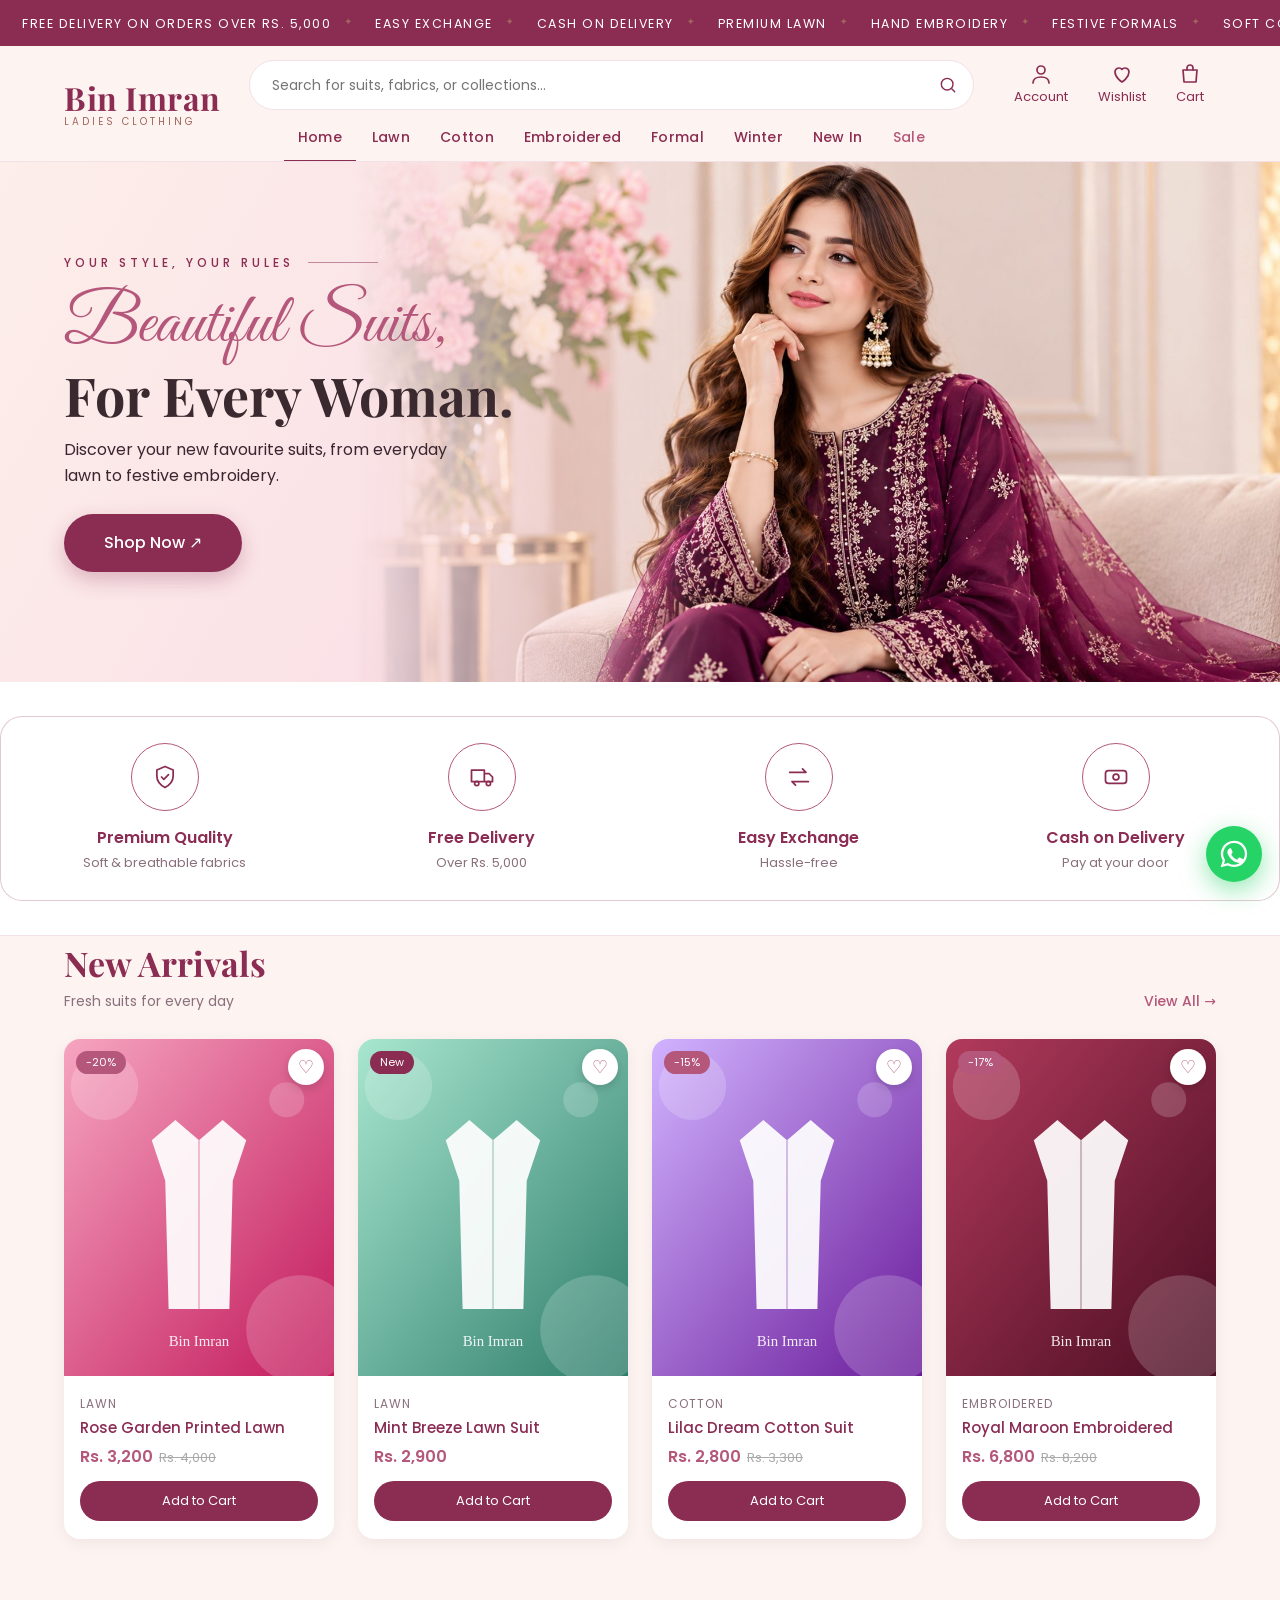
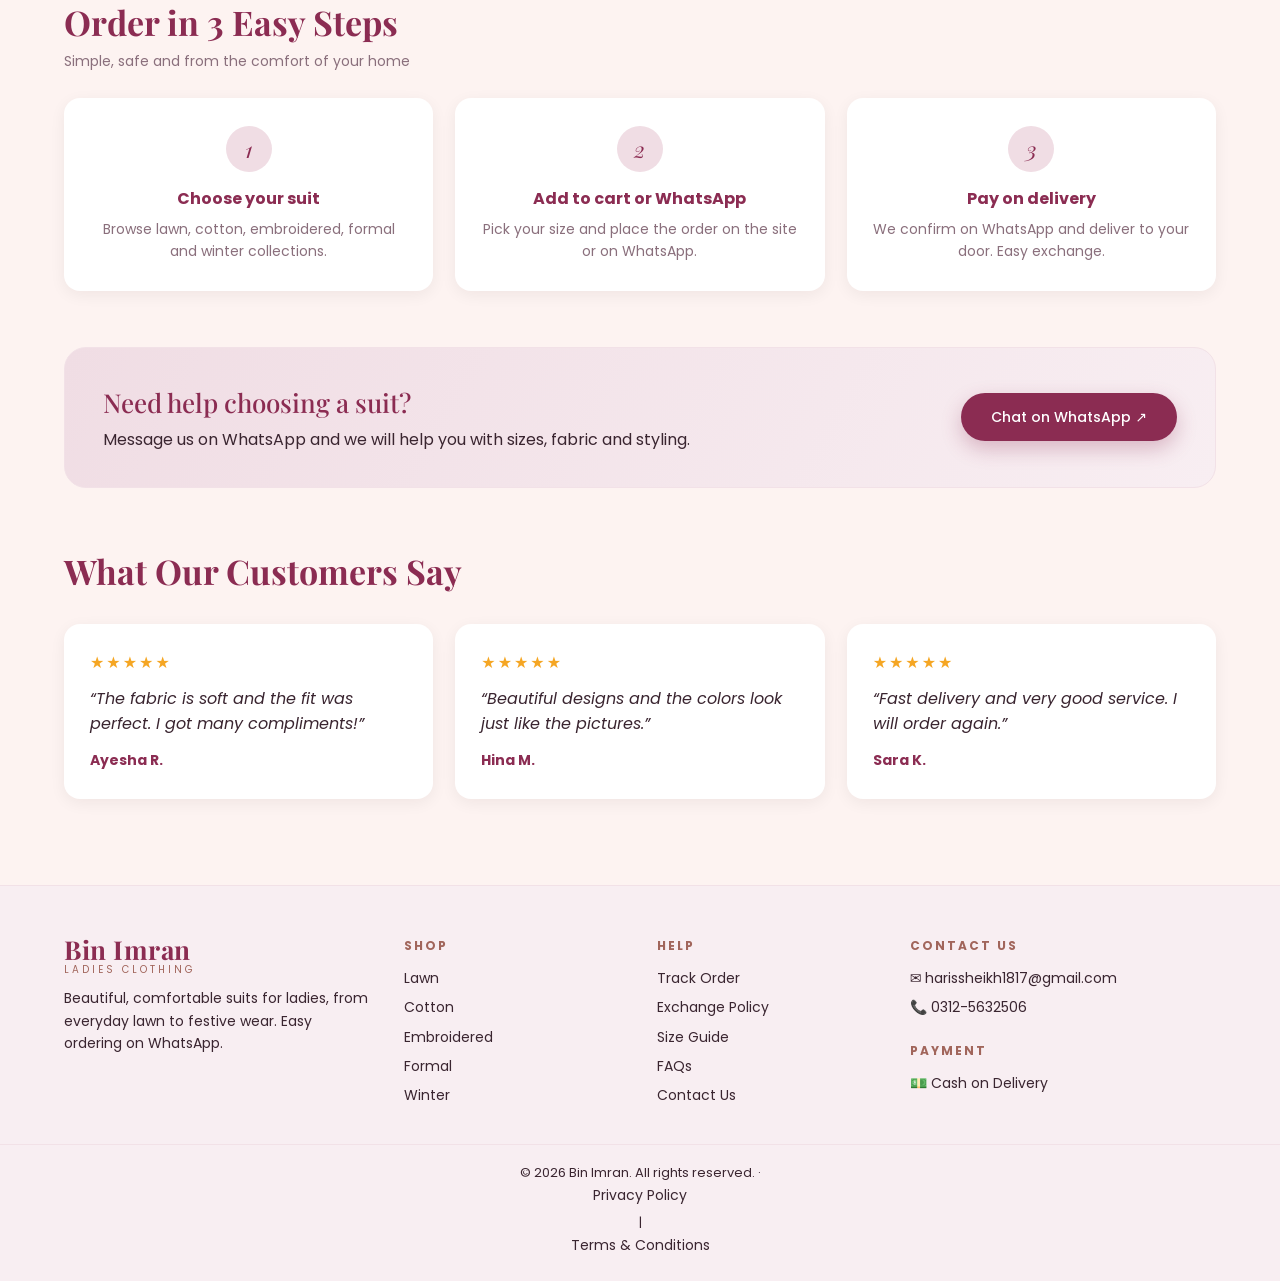
==== commit a903ba45: "Update site from Colab" ====
--- a/public/index.html
+++ b/public/index.html
@@ -14,7 +14,7 @@
 <body>
 
   <!-- Top message strip -->
-  <div class="topmsg" id="topMsg"></div>
+  <div class="topmsg"><div class="topmsg-track" id="topMsg"></div></div>
 
   <!-- Header -->
   <div class="head-wrap">
--- a/public/style.css
+++ b/public/style.css
@@ -385,7 +385,10 @@
 .hero:has(.hero-photo) .perks{background:rgba(255,255,255,.8)}
 
 /* ===== HEADER v3: logo left | search + menu centre | icons right ===== */
-.topmsg{display:flex;justify-content:center;gap:48px;flex-wrap:wrap;padding:9px 5%;background:var(--tint2);color:var(--plum);font-size:13px;letter-spacing:1px}
+.topmsg{background:var(--plum);color:#fff;overflow:hidden;white-space:nowrap;padding:10px 0}
+.topmsg-track{display:inline-flex;gap:0;animation:kwscroll 28s linear infinite}
+.topmsg-track span{flex-shrink:0;padding:0 22px;font-size:12.5px;letter-spacing:1.5px;text-transform:uppercase;position:relative}
+.topmsg-track span::after{content:"✦";position:absolute;right:-1px;color:var(--gold);font-size:10px}
 .header{grid-template-columns:auto 1fr auto;gap:28px;padding:14px 5% 0}
 .header .logo{align-items:flex-start;text-align:left;padding-bottom:14px}
 .header .logo b{font-size:32px}
@@ -417,7 +420,7 @@
   .searchbar{display:none}.searchbar.open{display:flex;margin:0 0 8px}
   .catbar{justify-content:flex-start;overflow-x:auto;margin:0 -3%;padding:0 3%}
   .catbar a{padding:10px 12px;font-size:13px}
-  .topmsg{gap:6px 18px;font-size:11px;padding:7px 3%}
+  .topmsg{padding:8px 0}.topmsg-track span{padding:0 16px;font-size:11px}
 }
 /* hero heading: script + bold */
 .hero h1{font-family:var(--serif);font-weight:700;line-height:1.05}
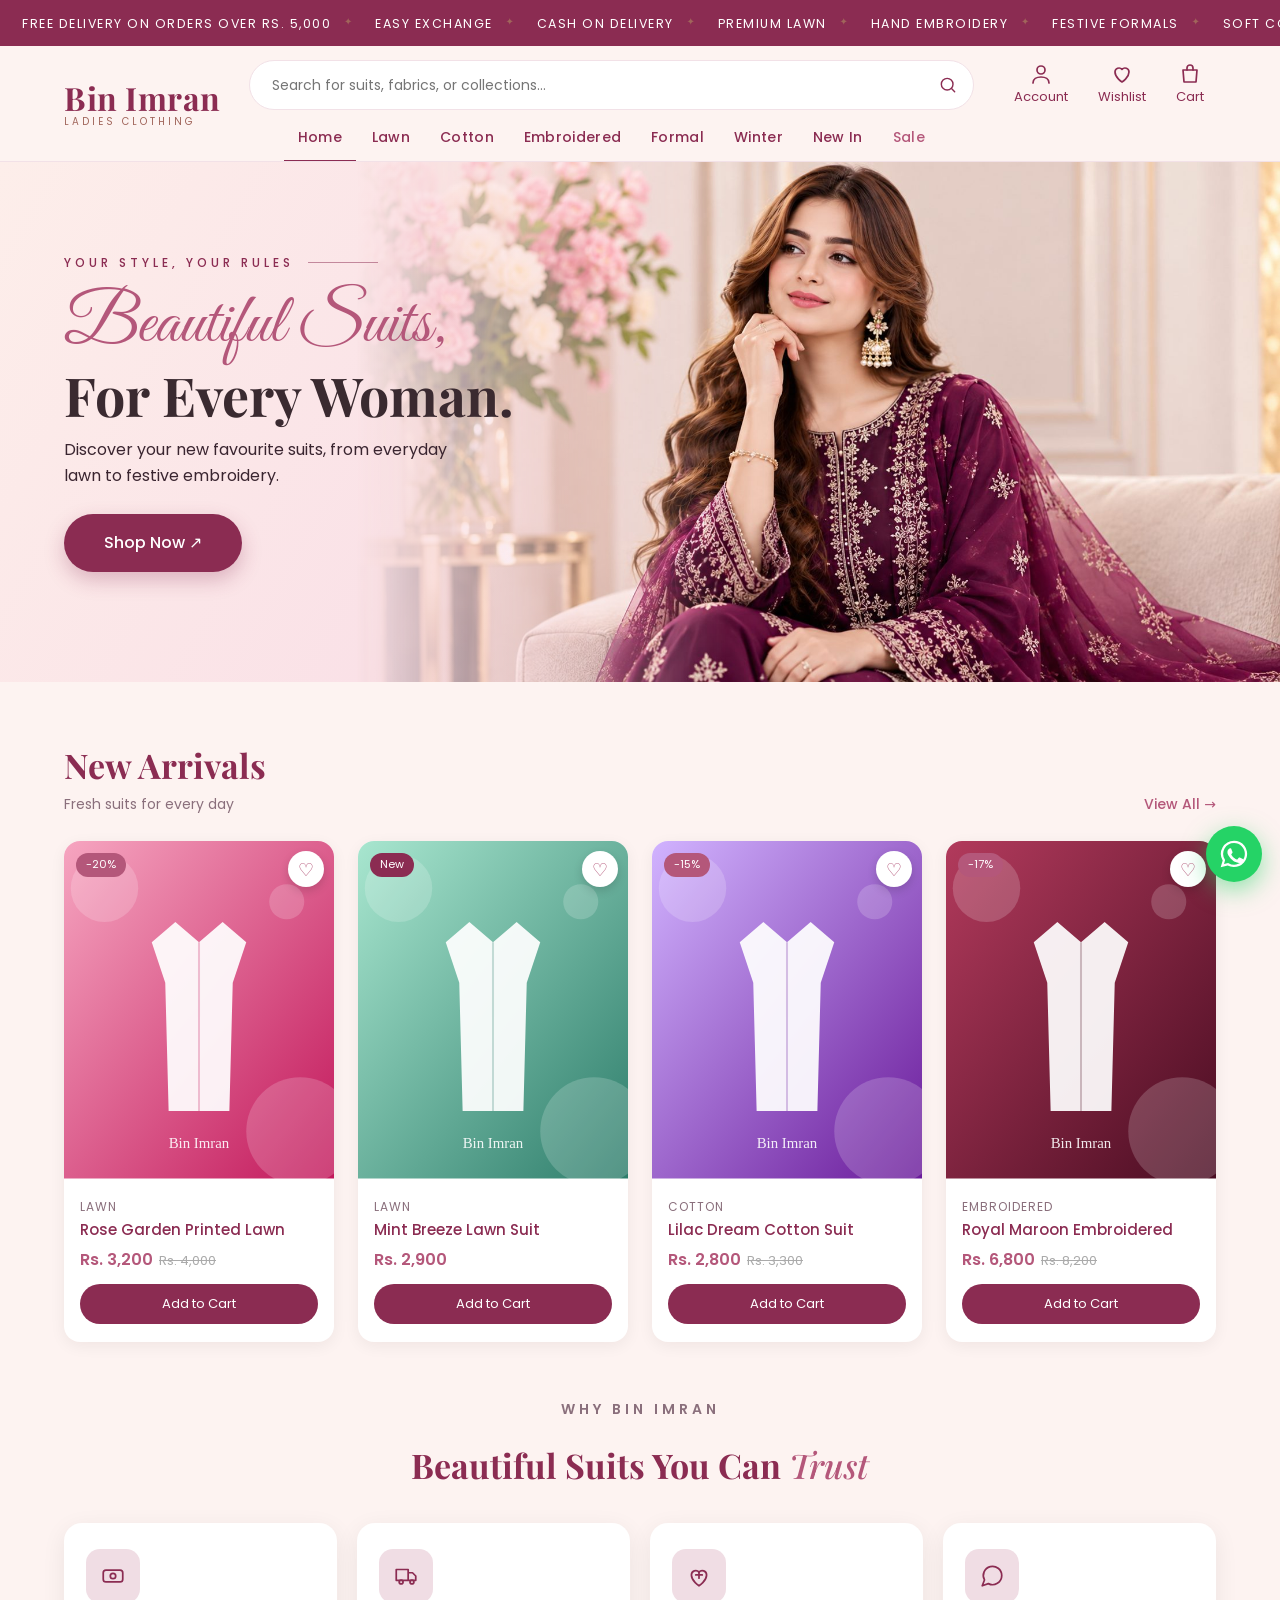
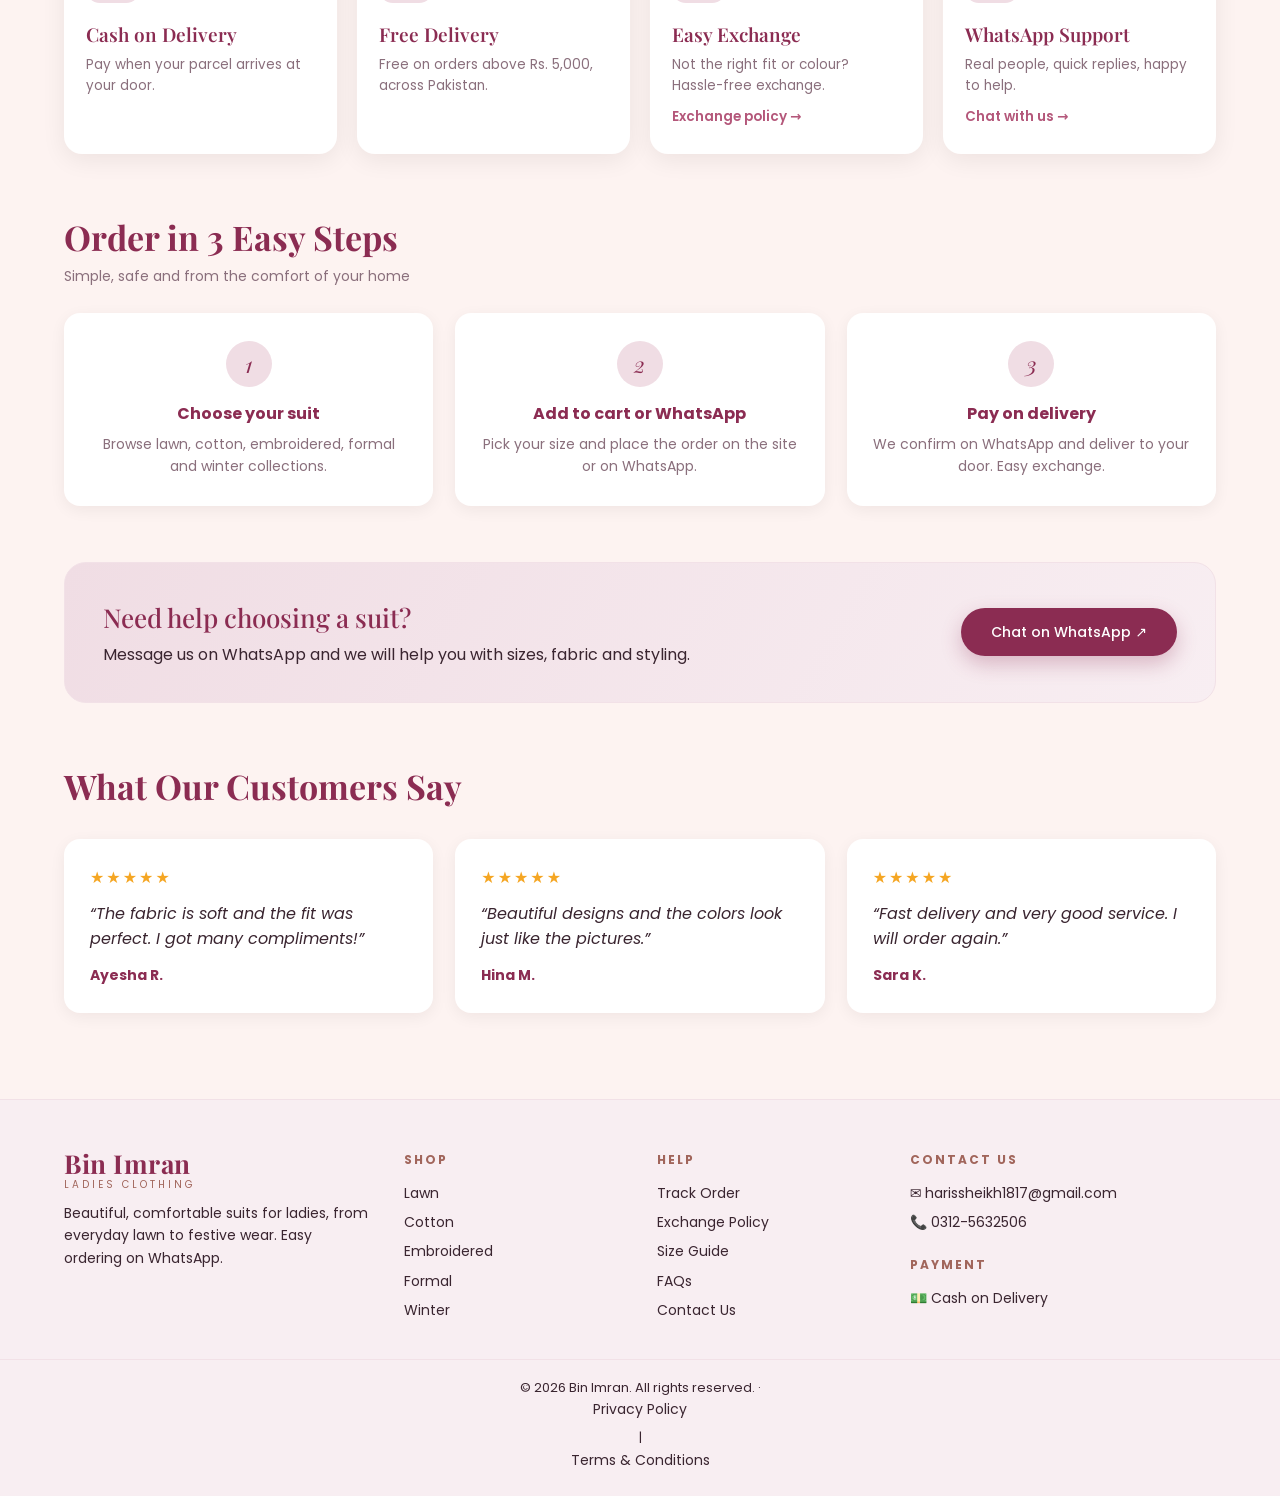
==== commit 9de344d9: "Update site from Colab" ====
--- a/public/index.html
+++ b/public/index.html
@@ -12,6 +12,12 @@
   <link rel="stylesheet" href="style.css">
 </head>
 <body>
+
+  <!-- Splash: site name, shown first while the site loads -->
+  <div id="splash" aria-hidden="true">
+    <span class="splash-logo">Bin Imran</span>
+    <small>Ladies Clothing</small>
+  </div>
 
   <!-- Top message strip -->
   <div class="topmsg"><div class="topmsg-track" id="topMsg"></div></div>
--- a/public/style.css
+++ b/public/style.css
@@ -465,3 +465,22 @@
 .perks-sec2 .perks{display:grid;grid-template-columns:repeat(4,1fr);gap:18px 10px;margin:0}
 @media(max-width:860px){.perks-sec2{padding:26px 0}.perks-sec2 .perks{grid-template-columns:repeat(2,1fr);gap:24px 0}}
 .hero:has(.hero-photo) .wrap{padding-bottom:40px}
+
+/* "Why Bin Imran" trust cards (below New Arrivals) */
+.why-eyebrow{letter-spacing:4px;font-size:12px;font-weight:600;color:var(--pink);margin-bottom:6px}
+.sec-head h2 i{font-style:italic;color:var(--pink);font-weight:500}
+.why-grid{display:grid;grid-template-columns:repeat(4,1fr);gap:20px;margin-top:30px}
+.why-card{background:#fff;border-radius:18px;padding:26px 22px;box-shadow:0 6px 24px rgba(26,8,19,.07)}
+.why-ic{display:inline-flex;align-items:center;justify-content:center;width:54px;height:54px;border-radius:14px;background:var(--tint2);color:var(--plum);margin-bottom:16px}
+.why-card h3{font-family:var(--serif);font-size:19px;color:var(--plum);font-weight:600;margin-bottom:6px}
+.why-card p{font-size:13.5px;color:var(--muted);line-height:1.5}
+.why-link{display:inline-block;margin-top:10px;font-size:13.5px;font-weight:600;color:var(--pink)}
+.why-link:hover{text-decoration:underline}
+@media(max-width:860px){.why-grid{grid-template-columns:1fr 1fr;gap:14px}.why-card{padding:20px 16px}}
+
+/* Splash screen: site name shown first, before the page content */
+#splash{position:fixed;inset:0;z-index:999;background:var(--cream);display:flex;flex-direction:column;align-items:center;justify-content:center;gap:6px;transition:opacity .5s ease}
+#splash .splash-logo{font-family:var(--serif);font-size:clamp(34px,8vw,54px);color:var(--plum);letter-spacing:.5px}
+#splash small{font-size:12px;letter-spacing:4px;text-transform:uppercase;color:var(--muted)}
+#splash.hide{opacity:0;pointer-events:none}
+body:has(#splash){overflow:hidden}
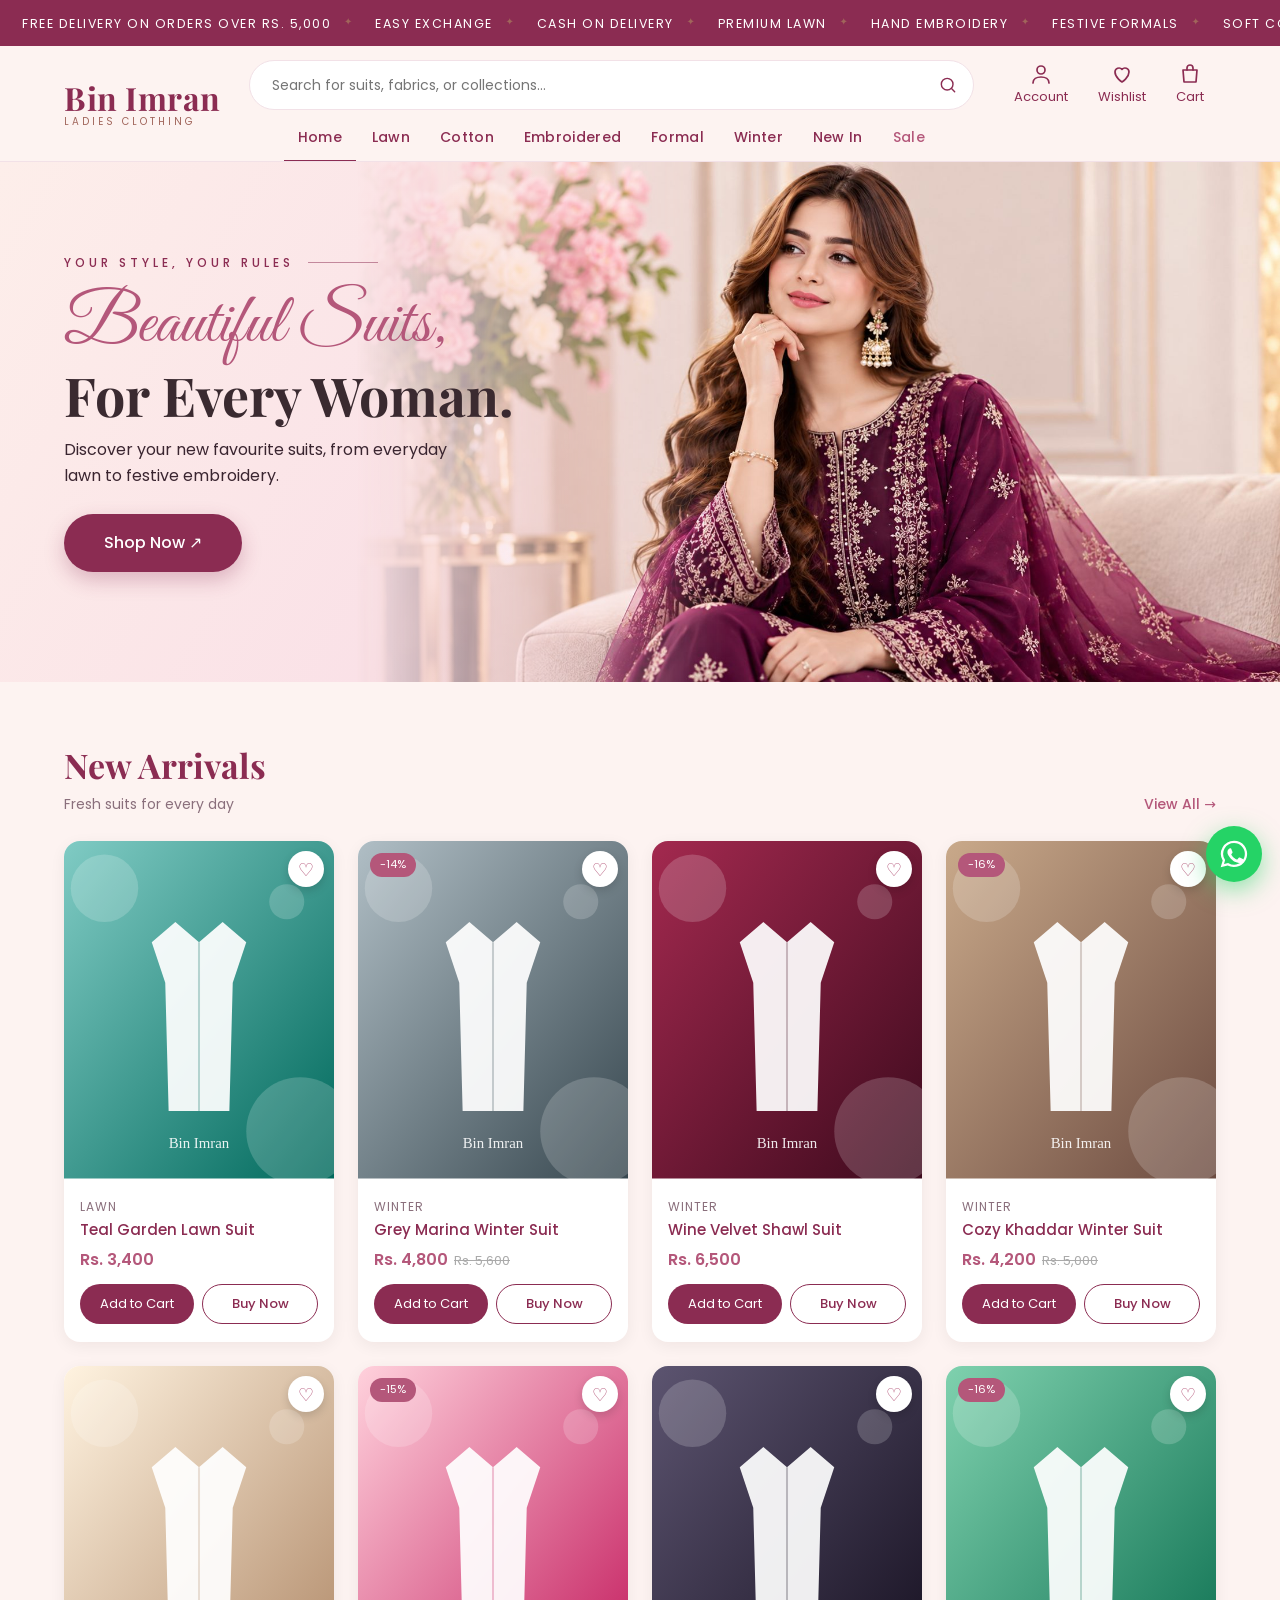
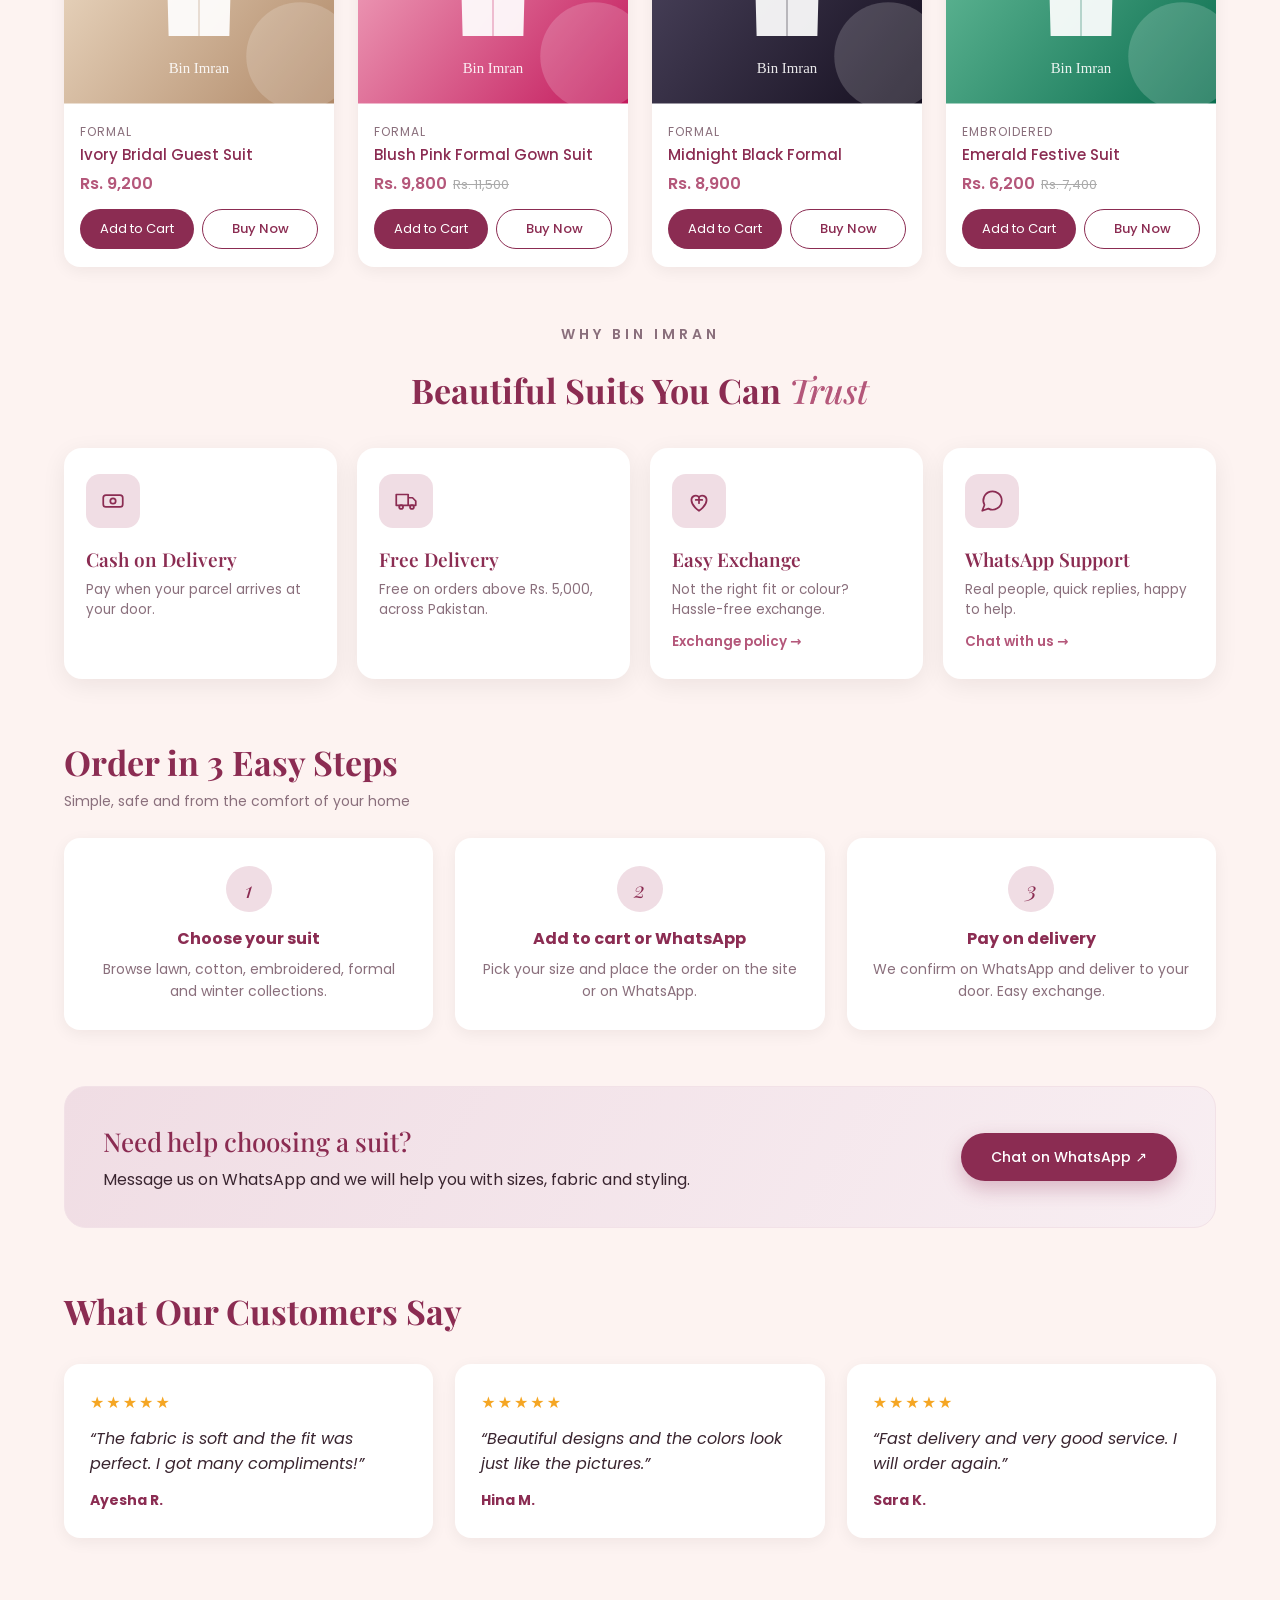
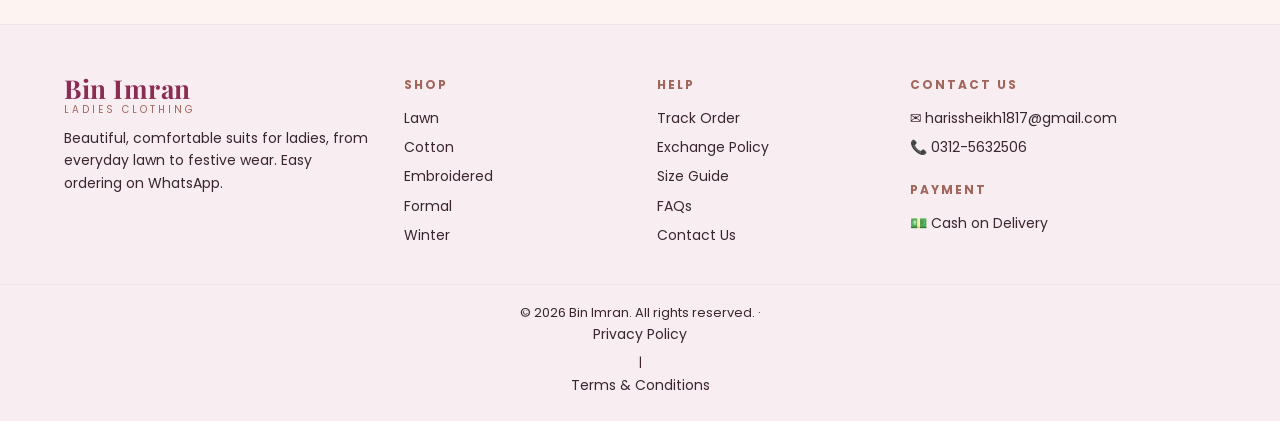
==== commit 7e76277e: "Update from Colab" ====
--- a/public/index.html
+++ b/public/index.html
@@ -10,6 +10,24 @@
   <link rel="preconnect" href="https://fonts.gstatic.com" crossorigin>
   <link href="https://fonts.googleapis.com/css2?family=Great+Vibes&family=Playfair+Display:ital,wght@0,500;0,700;1,500&family=Poppins:wght@300;400;500;600&display=swap" rel="stylesheet">
   <link rel="stylesheet" href="style.css">
+
+  <!-- Meta Pixel Code -->
+  <script>
+  !function(f,b,e,v,n,t,s)
+  {if(f.fbq)return;n=f.fbq=function(){n.callMethod?
+  n.callMethod.apply(n,arguments):n.queue.push(arguments)};
+  if(!f._fbq)f._fbq=n;n.push=n;n.loaded=!0;n.version='2.0';
+  n.queue=[];t=b.createElement(e);t.async=!0;
+  t.src=v;s=b.getElementsByTagName(e)[0];
+  s.parentNode.insertBefore(t,s)}(window, document,'script',
+  'https://connect.facebook.net/en_US/fbevents.js');
+  fbq('init', '4122828818024180');
+  fbq('track', 'PageView');
+  </script>
+  <noscript><img height="1" width="1" style="display:none"
+  src="https://www.facebook.com/tr?id=4122828818024180&ev=PageView&noscript=1"
+  /></noscript>
+  <!-- End Meta Pixel Code -->
 </head>
 <body>
 
--- a/public/style.css
+++ b/public/style.css
@@ -98,8 +98,11 @@
 .info h3{font-size:15px;font-weight:500;margin:2px 0 6px;color:var(--plum);line-height:1.35}
 .price{font-weight:600;color:var(--pink)}
 .price s{color:#aaa;font-weight:400;font-size:13px;margin-left:6px}
-.add{margin-top:12px;width:100%;background:var(--plum);color:#fff;padding:10px;border-radius:30px;font-size:13px;transition:.25s}
+.card-btns{display:flex;gap:8px;margin-top:12px}
+.add{flex:1;width:100%;background:var(--plum);color:#fff;padding:10px;border-radius:30px;font-size:13px;transition:.25s}
 .add:hover{background:var(--pink)}
+.buy{flex:1;width:100%;background:#fff;color:var(--plum);border:1.5px solid var(--plum);padding:9px 10px;border-radius:30px;font-size:13px;font-weight:500;transition:.25s}
+.buy:hover{background:var(--tint)}
 
 /* Promo banners */
 .promos{display:grid;grid-template-columns:1fr 1fr;gap:22px}
